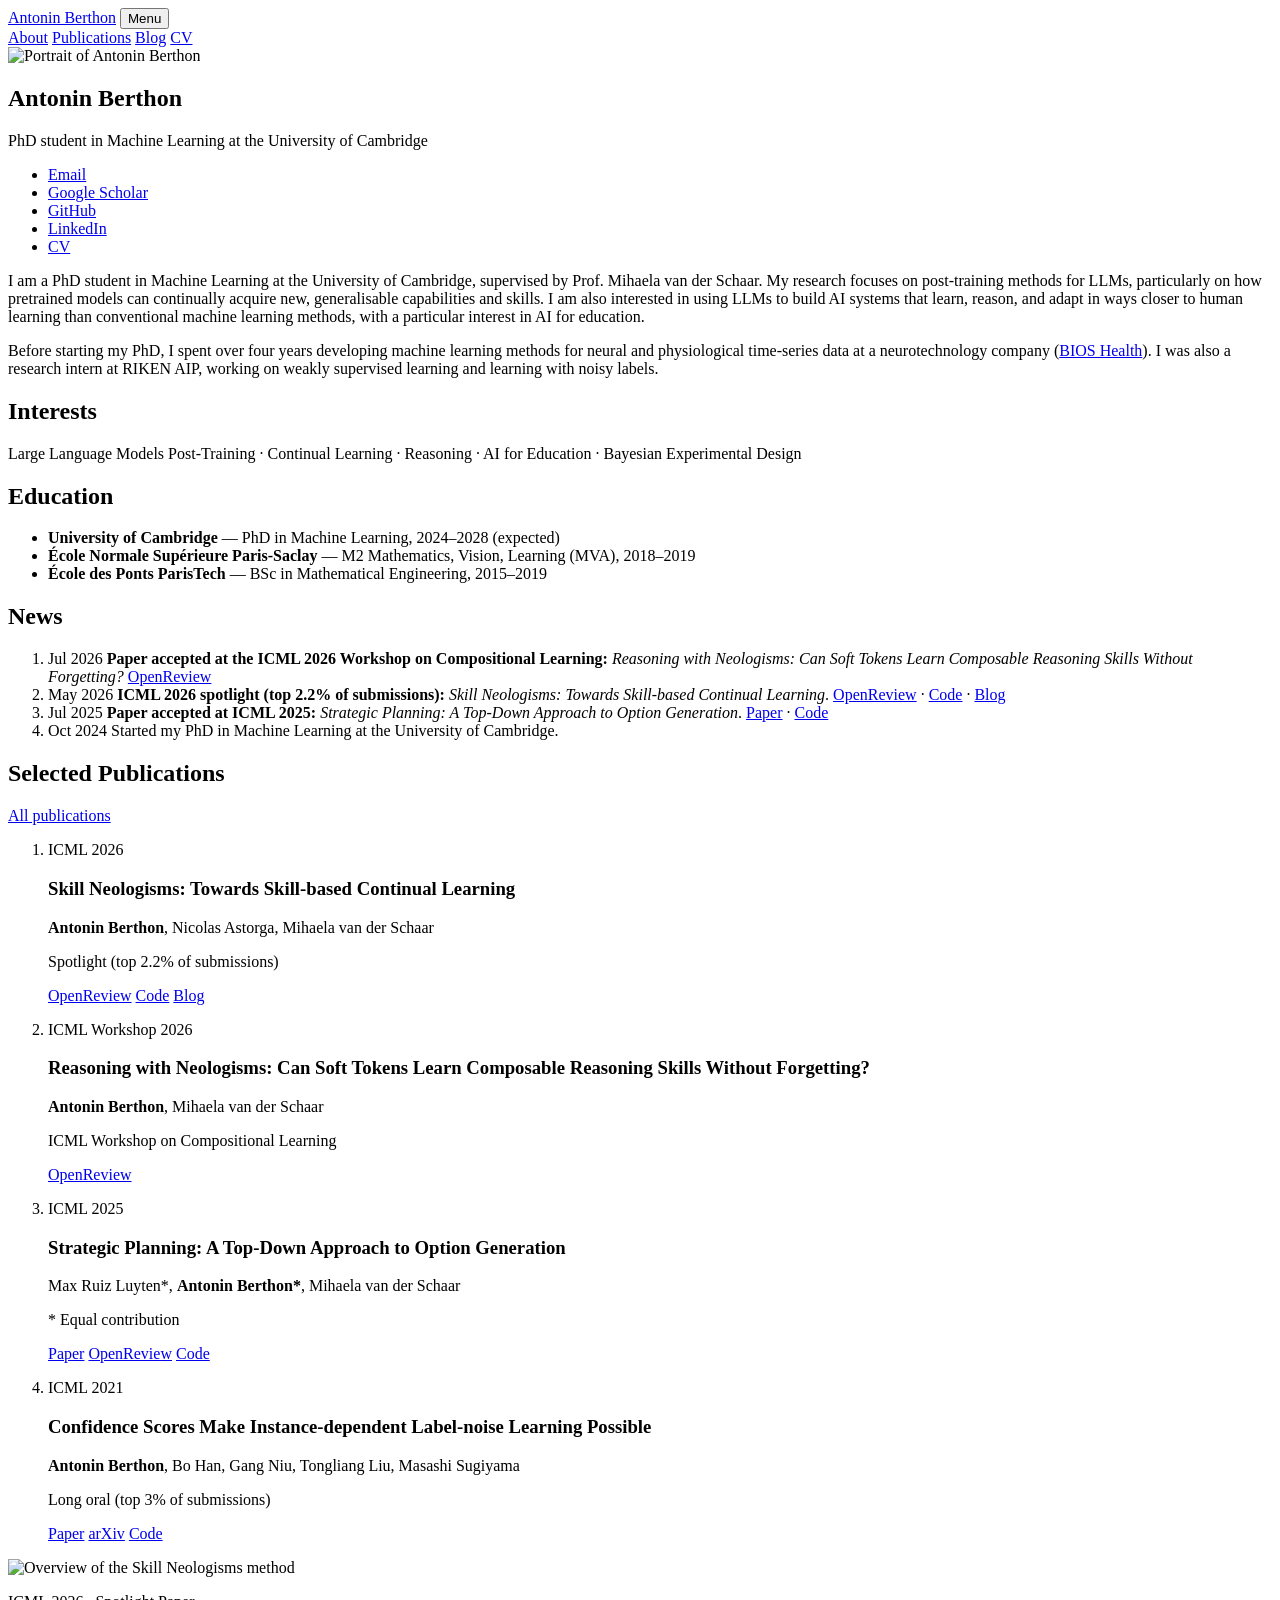
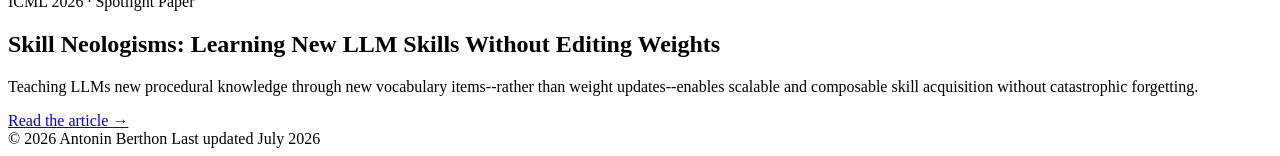
==== index.html @ 5a95ef65 "first commit" ====
<!doctype html>
<html lang="en">
<head>
  <meta charset="utf-8">
  <meta name="viewport" content="width=device-width, initial-scale=1">
  <meta name="description" content="Antonin Berthon is a PhD student in Machine Learning at the University of Cambridge.">
  <title>Antonin Berthon</title>
  <link rel="icon" href="assets/favicon.svg" type="image/svg+xml">
  <link rel="stylesheet" href="assets/styles.css">
</head>
<body>
  <header class="site-header">
    <a class="site-title" href="index.html" aria-label="Antonin Berthon homepage">Antonin Berthon</a>
    <button class="nav-toggle" type="button" aria-expanded="false" aria-controls="site-nav">Menu</button>
    <nav id="site-nav" class="site-nav" aria-label="Primary navigation">
      <a href="index.html">About</a>
      <a href="publications.html">Publications</a>
      <a href="blog.html">Blog</a>
      <a href="cv.html">CV</a>
    </nav>
  </header>

  <main class="layout">
    <aside class="profile-panel" aria-label="Profile">
      <img class="profile-photo" src="assets/photo_AB_2026_crop.png" alt="Portrait of Antonin Berthon">
      <h1>Antonin Berthon</h1>
      <p class="profile-affiliation">PhD student in Machine Learning at the University of Cambridge</p>
      <ul class="profile-links" aria-label="External links">
        <li><a href="mailto:armb3@cam.ac.uk">Email</a></li>
        <li><a href="https://scholar.google.com/citations?user=PWThXysAAAAJ&amp;hl=en">Google Scholar</a></li>
        <li><a href="https://github.com/antoninbrthn">GitHub</a></li>
        <li><a href="https://www.linkedin.com/in/antonin-berthon-757043135">LinkedIn</a></li>
        <li><a href="cv.html">CV</a></li>
      </ul>
    </aside>

    <div class="content-column">
      <section class="intro-section section-block">
        <p>I am a PhD student in Machine Learning at the University of Cambridge, supervised by Prof. Mihaela van der Schaar. My research focuses on post-training methods for LLMs, particularly on how pretrained models can continually acquire new, generalisable capabilities and skills. I am also interested in using LLMs to build AI systems that learn, reason, and adapt in ways closer to human learning than conventional machine learning methods, with a particular interest in AI for education.</p>
        <p>Before starting my PhD, I spent over four years developing machine learning methods for neural and physiological time-series data at a neurotechnology company (<a href="https://www.bios.health/">BIOS Health</a>). I was also a research intern at RIKEN AIP, working on weakly supervised learning and learning with noisy labels.</p>
      </section>

      <section class="section-block compact-section">
        <h2>Interests</h2>
        <p>Large Language Models Post-Training · Continual Learning · Reasoning · AI for Education · Bayesian Experimental Design</p>
      </section>

      <section class="section-block compact-section">
        <h2>Education</h2>
        <ul class="education-list">
          <li><strong>University of Cambridge</strong> — PhD in Machine Learning, 2024–2028 (expected)</li>
          <li><strong>École Normale Supérieure Paris-Saclay</strong> — M2 Mathematics, Vision, Learning (MVA), 2018–2019</li>
          <li><strong>École des Ponts ParisTech</strong> — BSc in Mathematical Engineering, 2015–2019</li>
        </ul>
      </section>

      <section class="section-block">
        <div class="section-heading-row">
          <h2>News</h2>
        </div>
        <ol class="timeline-list">
          <li>
            <time datetime="2026-07-10">Jul 2026</time>
            <span><strong>Paper accepted at the ICML 2026 Workshop on Compositional Learning:</strong> <em>Reasoning with Neologisms: Can Soft Tokens Learn Composable Reasoning Skills Without Forgetting?</em> <a href="https://openreview.net/forum?id=9GwiWk3X4c">OpenReview</a></span>
          </li>
          <li>
            <time datetime="2026-05">May 2026</time>
            <span><strong>ICML 2026 spotlight (top 2.2% of submissions):</strong> <em>Skill Neologisms: Towards Skill-based Continual Learning</em>. <a href="https://openreview.net/forum?id=5VgZUEpK6W">OpenReview</a> · <a href="https://github.com/antoninbrthn/skill-neologisms">Code</a> · <a href="https://antoninbrthn.github.io/skill-neologisms-icml26/">Blog</a></span>
          </li>
          <li>
            <time datetime="2025-07">Jul 2025</time>
            <span><strong>Paper accepted at ICML 2025:</strong> <em>Strategic Planning: A Top-Down Approach to Option Generation</em>. <a href="https://proceedings.mlr.press/v267/ruiz-luyten25a.html">Paper</a> · <a href="https://github.com/antoninbrthn/strategist">Code</a></span>
          </li>
          <li>
            <time datetime="2024-10-01">Oct 2024</time>
            <span>Started my PhD in Machine Learning at the University of Cambridge.</span>
          </li>
        </ol>
      </section>

      <section class="section-block">
        <div class="section-heading-row">
          <h2>Selected Publications</h2>
          <a class="small-link" href="publications.html">All publications</a>
        </div>
        <ol class="publication-list">
          <li class="publication-row">
            <div class="publication-venue">ICML 2026</div>
            <div>
              <h3>Skill Neologisms: Towards Skill-based Continual Learning</h3>
              <p><strong>Antonin Berthon</strong>, Nicolas Astorga, Mihaela van der Schaar</p>
              <p class="publication-note">Spotlight (top 2.2% of submissions)</p>
              <p class="publication-links">
                <a href="https://openreview.net/forum?id=5VgZUEpK6W">OpenReview</a>
                <a href="https://github.com/antoninbrthn/skill-neologisms">Code</a>
                <a href="https://antoninbrthn.github.io/skill-neologisms-icml26/">Blog</a>
              </p>
            </div>
          </li>
          <li class="publication-row">
            <div class="publication-venue">ICML Workshop 2026</div>
            <div>
              <h3>Reasoning with Neologisms: Can Soft Tokens Learn Composable Reasoning Skills Without Forgetting?</h3>
              <p><strong>Antonin Berthon</strong>, Mihaela van der Schaar</p>
              <p class="publication-note">ICML Workshop on Compositional Learning</p>
              <p class="publication-links"><a href="https://openreview.net/forum?id=9GwiWk3X4c">OpenReview</a></p>
            </div>
          </li>
          <li class="publication-row">
            <div class="publication-venue">ICML 2025</div>
            <div>
              <h3>Strategic Planning: A Top-Down Approach to Option Generation</h3>
              <p>Max Ruiz Luyten*, <strong>Antonin Berthon*</strong>, Mihaela van der Schaar</p>
              <p class="publication-note">* Equal contribution</p>
              <p class="publication-links">
                <a href="https://proceedings.mlr.press/v267/ruiz-luyten25a.html">Paper</a>
                <a href="https://openreview.net/forum?id=xkgQWEj9F2">OpenReview</a>
                <a href="https://github.com/antoninbrthn/strategist">Code</a>
              </p>
            </div>
          </li>
          <li class="publication-row">
            <div class="publication-venue">ICML 2021</div>
            <div>
              <h3>Confidence Scores Make Instance-dependent Label-noise Learning Possible</h3>
              <p><strong>Antonin Berthon</strong>, Bo Han, Gang Niu, Tongliang Liu, Masashi Sugiyama</p>
              <p class="publication-note">Long oral (top 3% of submissions)</p>
              <p class="publication-links">
                <a href="https://proceedings.mlr.press/v139/berthon21a.html">Paper</a>
                <a href="https://arxiv.org/abs/2001.03772">arXiv</a>
                <a href="https://github.com/antoninbrthn/CSIDN">Code</a>
              </p>
            </div>
          </li>
        </ol>
      </section>

      <section class="section-block blog-preview">
        <img src="assets/skill-neologisms-fig1.png" alt="Overview of the Skill Neologisms method">
        <div>
          <p class="eyebrow">ICML 2026 · Spotlight Paper</p>
          <h2>Skill Neologisms: Learning New LLM Skills Without Editing Weights</h2>
          <p>
            Teaching LLMs new procedural knowledge through new vocabulary items--rather than weight updates--enables scalable and composable skill acquisition without catastrophic forgetting.
          </p>
          <a class="button-link" href="https://antoninbrthn.github.io/skill-neologisms-icml26/">Read the article →</a>
        </div>
      </section>
    </div>
  </main>

  <footer class="site-footer">
    <span>© 2026 Antonin Berthon</span>
    <span>Last updated July 2026</span>
  </footer>

  <script src="assets/site.js"></script>
</body>
</html>
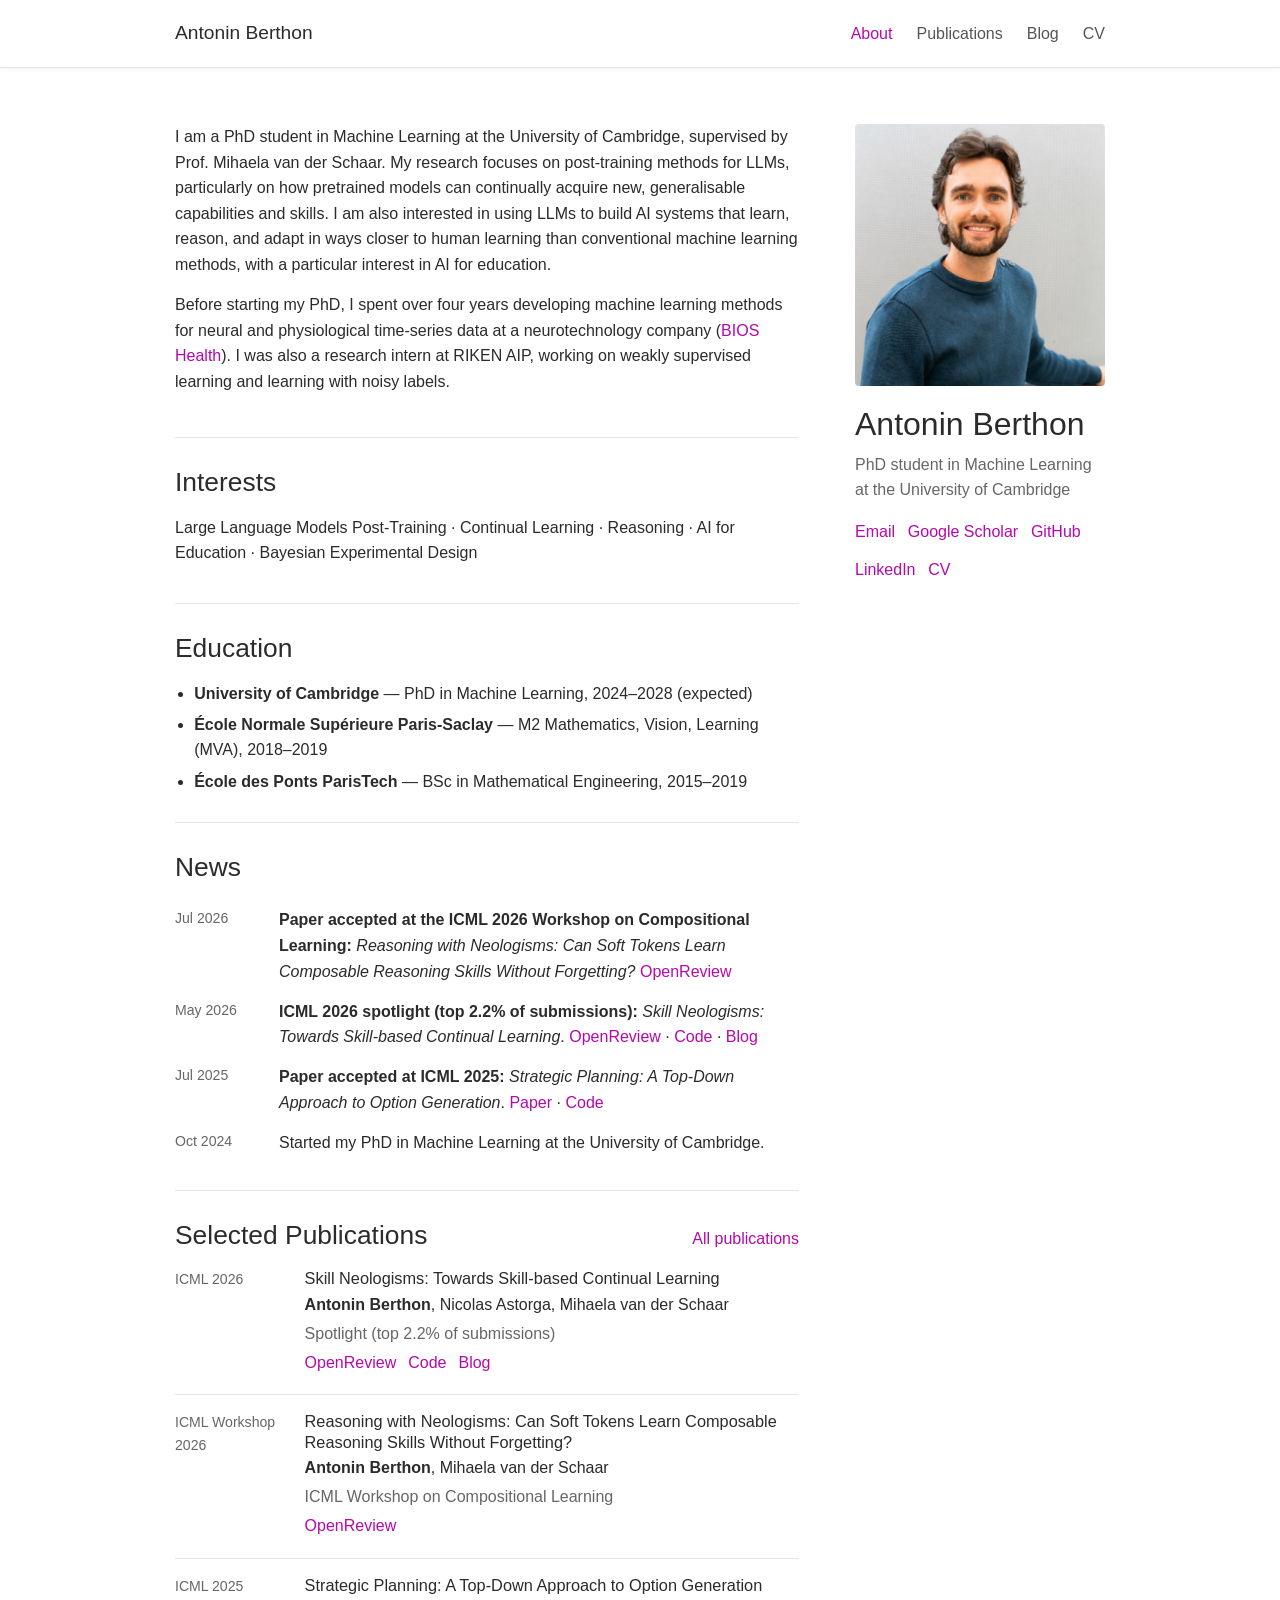
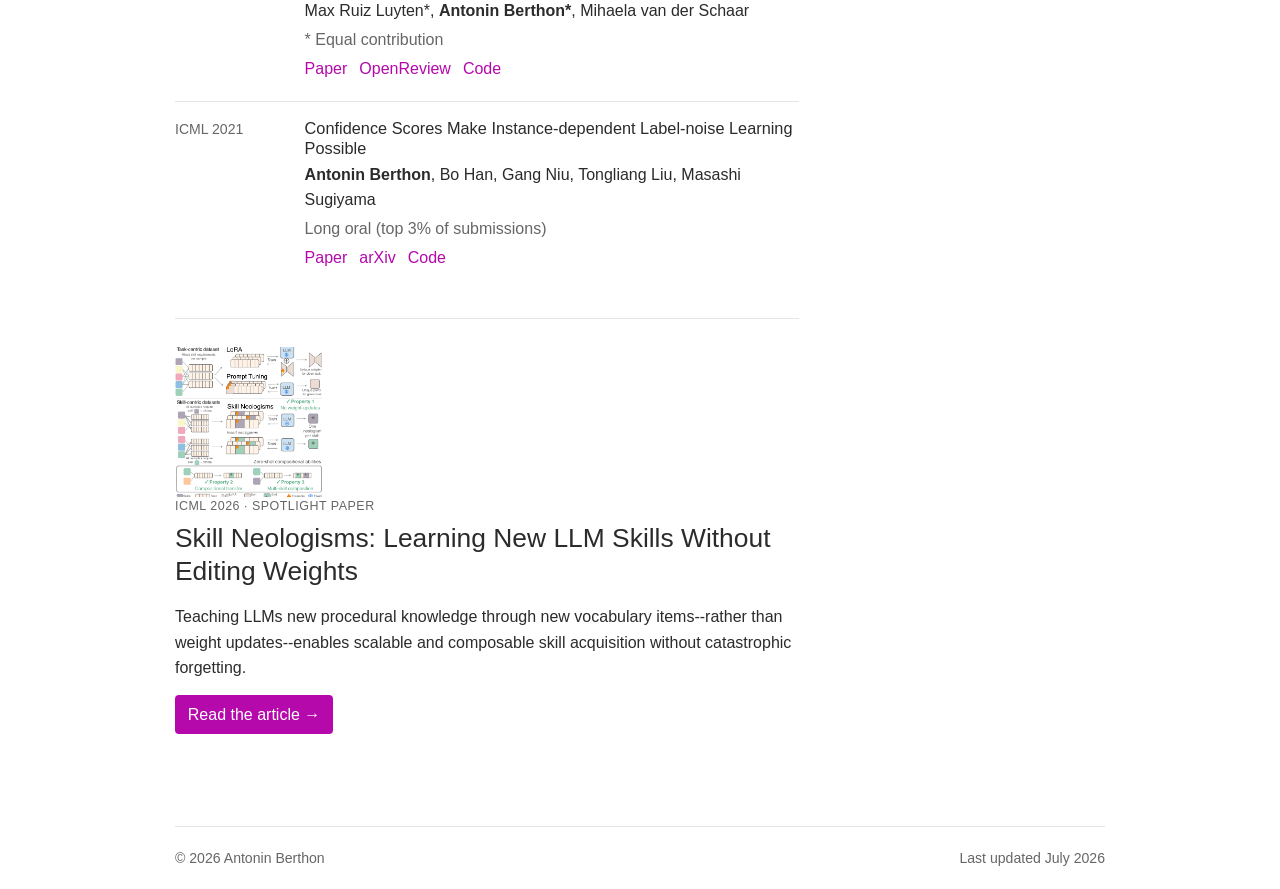
==== commit d09d32e0: "add photo" ====
--- a/index.html
+++ b/index.html
@@ -22,7 +22,7 @@
 
   <main class="layout">
     <aside class="profile-panel" aria-label="Profile">
-      <img class="profile-photo" src="assets/photo_AB_2026_crop.png" alt="Portrait of Antonin Berthon">
+      <img class="profile-photo" src="assets/photo_AB_2026_crop2.jpeg" alt="Portrait of Antonin Berthon">
       <h1>Antonin Berthon</h1>
       <p class="profile-affiliation">PhD student in Machine Learning at the University of Cambridge</p>
       <ul class="profile-links" aria-label="External links">
--- a/assets/styles.css
+++ b/assets/styles.css
@@ -0,0 +1,96 @@
+:root {
+  --background: #fff;
+  --surface: #f7f7f7;
+  --text: #2b2b2b;
+  --muted: #666;
+  --line: #e5e5e5;
+  --accent: #b509ac;
+  --max-width: 930px;
+}
+
+* { box-sizing: border-box; }
+html { scroll-behavior: smooth; }
+body { margin: 0; color: var(--text); background: var(--background); font-family: Roboto, -apple-system, BlinkMacSystemFont, "Segoe UI", sans-serif; font-size: 16px; font-weight: 300; line-height: 1.6; }
+a { color: var(--accent); text-decoration: none; }
+a:hover { text-decoration: underline; }
+img { display: block; max-width: 100%; }
+
+.site-header { position: sticky; top: 0; z-index: 20; display: flex; align-items: center; justify-content: space-between; gap: 1.5rem; min-height: 4.25rem; padding: 0.75rem max(1rem, calc((100vw - var(--max-width)) / 2)); background: rgba(255, 255, 255, 0.96); border-bottom: 1px solid var(--line); box-shadow: 0 1px 4px rgba(0, 0, 0, 0.05); backdrop-filter: blur(12px); }
+.site-title { color: var(--text); font-size: 1.2rem; font-weight: 400; }
+.site-title:hover { text-decoration: none; }
+.site-nav { display: flex; align-items: center; gap: 1.5rem; }
+.site-nav a { color: #555; font-weight: 400; }
+.site-nav a:hover, .site-nav a.is-active { color: var(--accent); text-decoration: none; }
+.nav-toggle { display: none; padding: 0.35rem 0.7rem; color: var(--text); background: white; border: 1px solid var(--line); border-radius: 4px; font: inherit; }
+
+.layout { display: grid; grid-template-columns: minmax(0, 1fr) 250px; gap: 3.5rem; width: min(var(--max-width), calc(100% - 2rem)); margin: 0 auto; padding: 3.5rem 0 4rem; }
+.profile-panel { grid-column: 2; grid-row: 1; }
+.content-column { grid-column: 1; grid-row: 1; min-width: 0; }
+.profile-photo { width: 100%; margin-bottom: 1.25rem; border-radius: 4px; }
+.profile-panel h1 { margin: 0; font-size: 2rem; font-weight: 400; line-height: 1.15; }
+.profile-affiliation { margin: 0.55rem 0 1rem; color: var(--muted); }
+.profile-links { display: flex; flex-wrap: wrap; gap: 0.8rem; margin: 0; padding: 0; list-style: none; }
+.profile-links a, .publication-links a, .small-link { font-weight: 400; }
+
+h1, h2, h3 { font-weight: 400; line-height: 1.25; }
+h1 { margin: 0; font-size: 2.4rem; }
+h2 { margin: 0 0 1rem; font-size: 1.65rem; }
+h3 { margin: 0 0 0.2rem; font-size: 1.02rem; }
+p { margin: 0 0 0.9rem; }
+.section-block { padding: 1.75rem 0; border-top: 1px solid var(--line); }
+.intro-section { padding-top: 0; border-top: 0; }
+.compact-section { padding-bottom: 1.4rem; }
+.section-heading-row { display: flex; align-items: baseline; justify-content: space-between; gap: 1rem; }
+.eyebrow { margin: 0 0 0.35rem; color: var(--muted); font-size: 0.78rem; font-weight: 500; letter-spacing: 0.04em; text-transform: uppercase; }
+
+.timeline-list, .publication-list, .post-list { margin: 0; padding: 0; list-style: none; }
+.education-list { margin: 0; padding-left: 1.2rem; }
+.education-list li { margin: 0.35rem 0; }
+.timeline-list li { display: grid; grid-template-columns: 5.5rem 1fr; gap: 1rem; padding: 0.45rem 0; }
+.timeline-list time, .publication-venue, .record-row time { color: var(--muted); font-size: 0.88rem; font-weight: 400; }
+.publication-row { display: grid; grid-template-columns: 7rem 1fr; gap: 1.1rem; padding: 1rem 0; border-top: 1px solid var(--line); }
+.publication-row:first-child { padding-top: 0; border-top: 0; }
+.publication-row p { margin-bottom: 0.2rem; }
+.publication-note { color: var(--muted); }
+.publication-links { display: flex; flex-wrap: wrap; gap: 0.75rem; }
+
+.blog-preview { grid-template-columns: 150px 1fr; align-items: center; gap: 1.5rem; }
+.blog-preview img { width: 150px; max-height: 150px; object-fit: cover; border-radius: 4px; }
+.button-link { display: inline-block; padding: 0.4rem 0.8rem; color: white; background: var(--accent); border-radius: 4px; font-weight: 400; }
+.button-link:hover { color: white; text-decoration: none; filter: brightness(0.9); }
+
+.page-shell, .article-shell { width: min(var(--max-width), calc(100% - 2rem)); margin: 0 auto; padding: 3.5rem 0 4rem; }
+.article-shell { width: min(760px, calc(100% - 2rem)); }
+.page-intro, .article-header { margin-bottom: 2.25rem; }
+.page-intro p { max-width: 44rem; color: var(--muted); }
+.featured-post { display: grid; grid-template-columns: 240px 1fr; gap: 2rem; padding: 1.5rem; background: var(--surface); border-radius: 5px; }
+.featured-post img { width: 100%; max-height: 220px; object-fit: cover; }
+.post-card h2 { margin: 0.15rem 0 0.5rem; }
+.post-card h2 a { color: var(--text); }
+.record-list { display: grid; gap: 1.25rem; }
+.record-row { display: grid; grid-template-columns: 9.5rem 1fr; gap: 1.25rem; }
+.record-row p { color: var(--muted); }
+.split-grid { display: grid; grid-template-columns: 1fr 1fr; gap: 2rem; }
+.article-figure { margin: 0 0 2.5rem; padding: 1.2rem; background: var(--surface); border: 1px solid var(--line); border-radius: 4px; }
+.article-figure img { width: min(24rem, 100%); margin: 0 auto; }
+.article-shell section { margin: 2rem 0; }
+.article-list { padding-left: 1.25rem; }
+.article-footer { margin-top: 2.5rem; padding-top: 1.5rem; border-top: 1px solid var(--line); }
+.site-footer { display: flex; justify-content: space-between; gap: 1rem; max-width: var(--max-width); margin: 0 auto; padding: 1.25rem 0; color: var(--muted); border-top: 1px solid var(--line); font-size: 0.88rem; }
+
+@media (max-width: 760px) {
+  .site-header { padding-inline: 1rem; }
+  .nav-toggle { display: block; }
+  .site-nav { position: absolute; top: 100%; right: 0; left: 0; display: none; flex-direction: column; align-items: stretch; gap: 0; padding: 0.5rem 1rem 0.85rem; background: white; border-bottom: 1px solid var(--line); }
+  .site-nav.is-open { display: flex; }
+  .site-nav a { padding: 0.45rem 0; }
+  .layout { grid-template-columns: 1fr; gap: 2rem; padding-top: 2rem; }
+  .profile-panel { grid-column: 1; grid-row: 1; display: grid; grid-template-columns: 125px 1fr; align-items: start; gap: 0 1.25rem; }
+  .content-column { grid-column: 1; grid-row: 2; }
+  .profile-photo { grid-row: span 3; }
+  .profile-links { align-self: start; }
+  .timeline-list li, .publication-row, .record-row, .split-grid { grid-template-columns: 1fr; gap: 0.2rem; }
+  .featured-post, .blog-preview { grid-template-columns: 1fr; }
+  .featured-post img, .blog-preview img { width: 100%; max-height: 240px; }
+  .site-footer { margin-inline: 1rem; }
+}
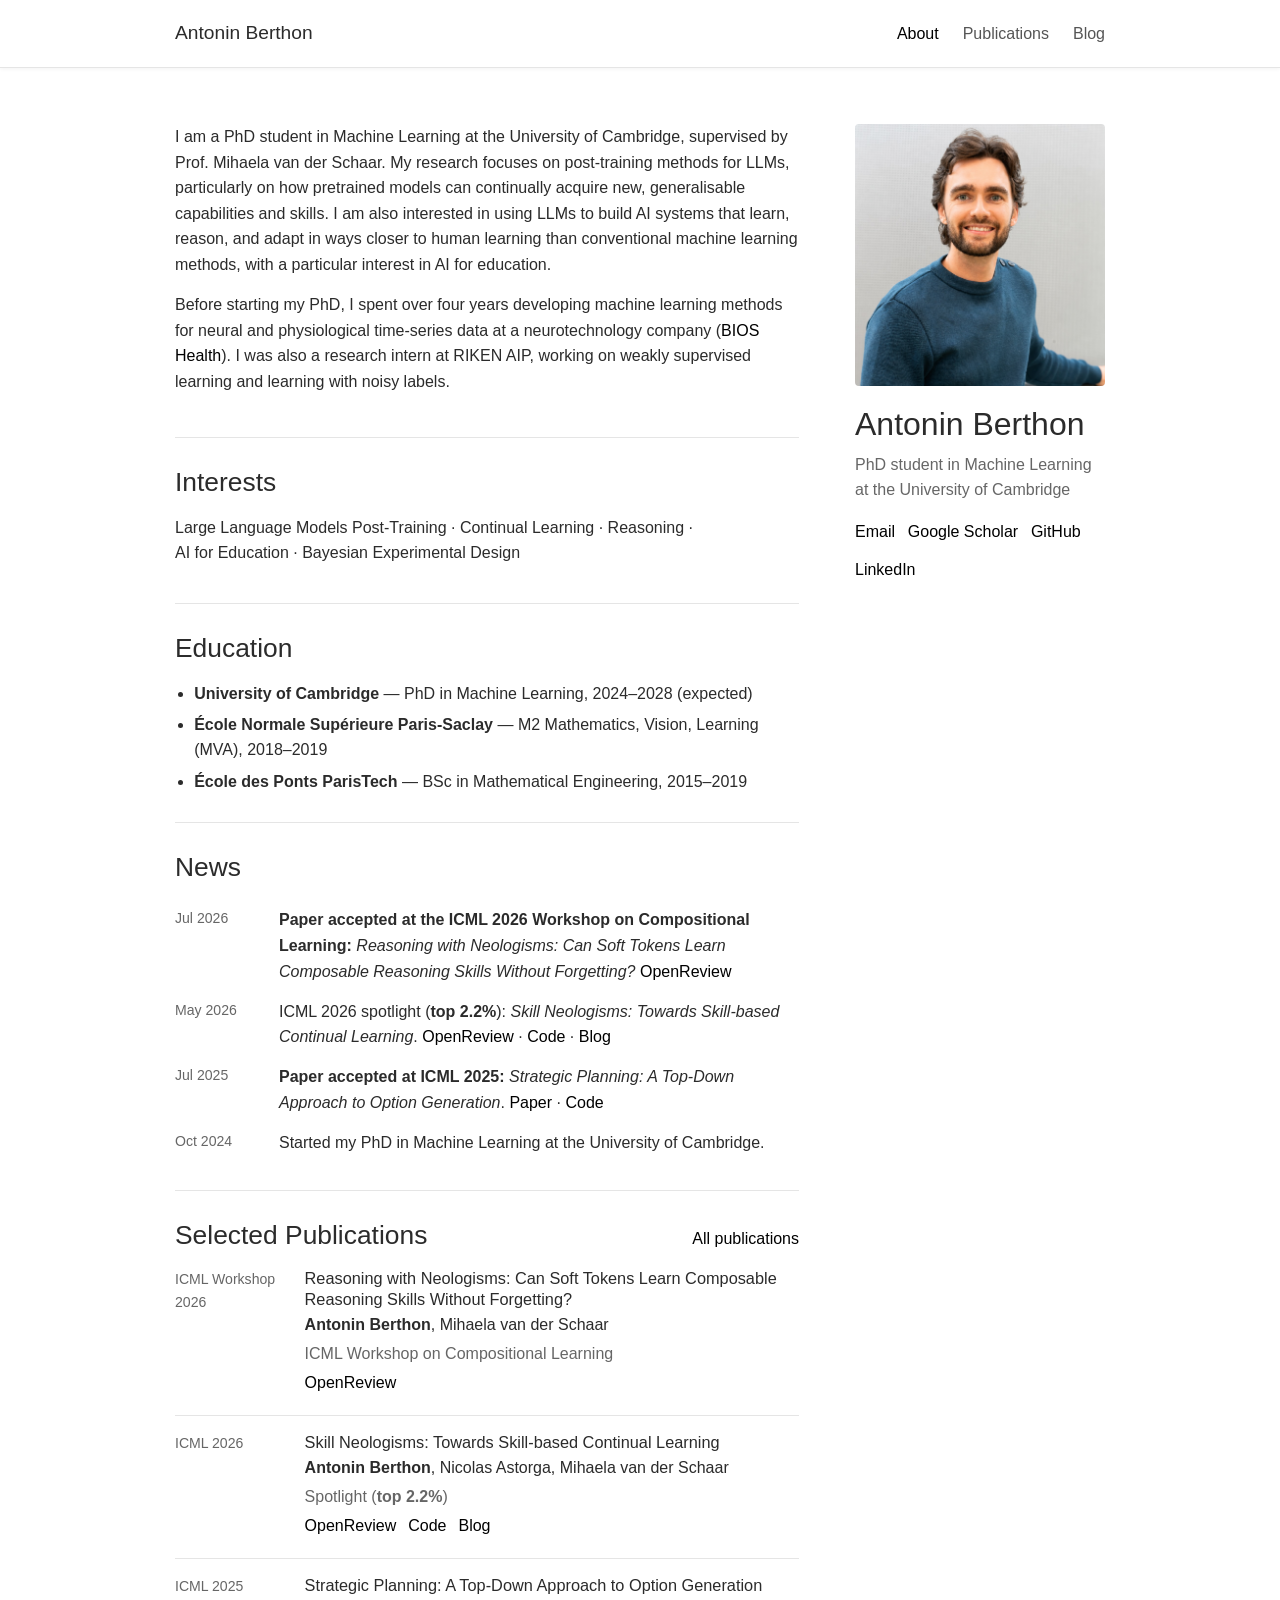
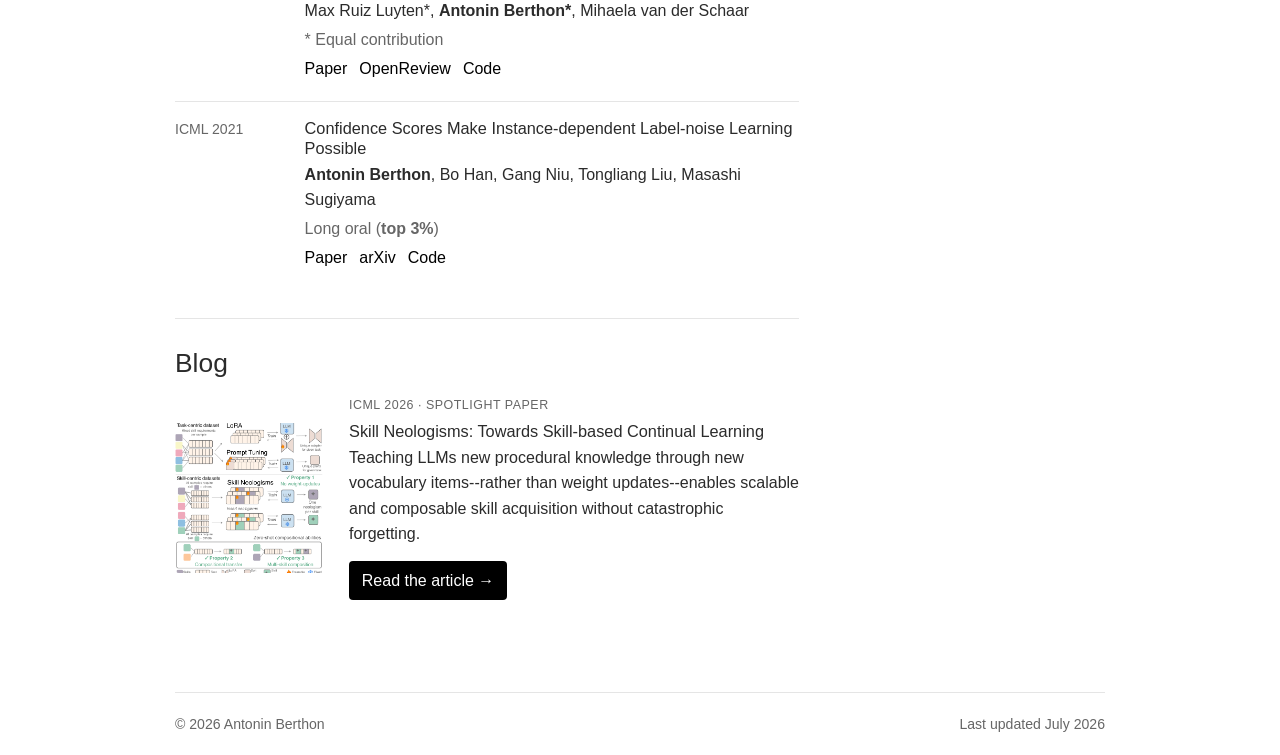
==== commit d1135149: "update style" ====
--- a/index.html
+++ b/index.html
@@ -16,7 +16,6 @@
       <a href="index.html">About</a>
       <a href="publications.html">Publications</a>
       <a href="blog.html">Blog</a>
-      <a href="cv.html">CV</a>
     </nav>
   </header>
 
@@ -30,7 +29,6 @@
         <li><a href="https://scholar.google.com/citations?user=PWThXysAAAAJ&amp;hl=en">Google Scholar</a></li>
         <li><a href="https://github.com/antoninbrthn">GitHub</a></li>
         <li><a href="https://www.linkedin.com/in/antonin-berthon-757043135">LinkedIn</a></li>
-        <li><a href="cv.html">CV</a></li>
       </ul>
     </aside>
 
@@ -42,7 +40,7 @@
 
       <section class="section-block compact-section">
         <h2>Interests</h2>
-        <p>Large Language Models Post-Training · Continual Learning · Reasoning · AI for Education · Bayesian Experimental Design</p>
+        <p>Large Language Models Post-Training · Continual Learning · Reasoning ·<br>AI for Education · Bayesian Experimental Design</p>
       </section>
 
       <section class="section-block compact-section">
@@ -65,7 +63,7 @@
           </li>
           <li>
             <time datetime="2026-05">May 2026</time>
-            <span><strong>ICML 2026 spotlight (top 2.2% of submissions):</strong> <em>Skill Neologisms: Towards Skill-based Continual Learning</em>. <a href="https://openreview.net/forum?id=5VgZUEpK6W">OpenReview</a> · <a href="https://github.com/antoninbrthn/skill-neologisms">Code</a> · <a href="https://antoninbrthn.github.io/skill-neologisms-icml26/">Blog</a></span>
+            <span>ICML 2026 spotlight (<strong>top 2.2%</strong>): <em>Skill Neologisms: Towards Skill-based Continual Learning</em>. <a href="https://openreview.net/forum?id=5VgZUEpK6W">OpenReview</a> · <a href="https://github.com/antoninbrthn/skill-neologisms">Code</a> · <a href="https://antoninbrthn.github.io/skill-neologisms-icml26/">Blog</a></span>
           </li>
           <li>
             <time datetime="2025-07">Jul 2025</time>
@@ -85,25 +83,25 @@
         </div>
         <ol class="publication-list">
           <li class="publication-row">
-            <div class="publication-venue">ICML 2026</div>
-            <div>
-              <h3>Skill Neologisms: Towards Skill-based Continual Learning</h3>
-              <p><strong>Antonin Berthon</strong>, Nicolas Astorga, Mihaela van der Schaar</p>
-              <p class="publication-note">Spotlight (top 2.2% of submissions)</p>
-              <p class="publication-links">
-                <a href="https://openreview.net/forum?id=5VgZUEpK6W">OpenReview</a>
-                <a href="https://github.com/antoninbrthn/skill-neologisms">Code</a>
-                <a href="https://antoninbrthn.github.io/skill-neologisms-icml26/">Blog</a>
-              </p>
-            </div>
-          </li>
-          <li class="publication-row">
             <div class="publication-venue">ICML Workshop 2026</div>
             <div>
               <h3>Reasoning with Neologisms: Can Soft Tokens Learn Composable Reasoning Skills Without Forgetting?</h3>
               <p><strong>Antonin Berthon</strong>, Mihaela van der Schaar</p>
               <p class="publication-note">ICML Workshop on Compositional Learning</p>
               <p class="publication-links"><a href="https://openreview.net/forum?id=9GwiWk3X4c">OpenReview</a></p>
+            </div>
+          </li>
+          <li class="publication-row">
+            <div class="publication-venue">ICML 2026</div>
+            <div>
+              <h3>Skill Neologisms: Towards Skill-based Continual Learning</h3>
+              <p><strong>Antonin Berthon</strong>, Nicolas Astorga, Mihaela van der Schaar</p>
+              <p class="publication-note">Spotlight (<strong>top 2.2%</strong>)</p>
+              <p class="publication-links">
+                <a href="https://openreview.net/forum?id=5VgZUEpK6W">OpenReview</a>
+                <a href="https://github.com/antoninbrthn/skill-neologisms">Code</a>
+                <a href="https://antoninbrthn.github.io/skill-neologisms-icml26/">Blog</a>
+              </p>
             </div>
           </li>
           <li class="publication-row">
@@ -124,7 +122,7 @@
             <div>
               <h3>Confidence Scores Make Instance-dependent Label-noise Learning Possible</h3>
               <p><strong>Antonin Berthon</strong>, Bo Han, Gang Niu, Tongliang Liu, Masashi Sugiyama</p>
-              <p class="publication-note">Long oral (top 3% of submissions)</p>
+              <p class="publication-note">Long oral (<strong>top 3%</strong>)</p>
               <p class="publication-links">
                 <a href="https://proceedings.mlr.press/v139/berthon21a.html">Paper</a>
                 <a href="https://arxiv.org/abs/2001.03772">arXiv</a>
@@ -135,15 +133,18 @@
         </ol>
       </section>
 
-      <section class="section-block blog-preview">
-        <img src="assets/skill-neologisms-fig1.png" alt="Overview of the Skill Neologisms method">
-        <div>
-          <p class="eyebrow">ICML 2026 · Spotlight Paper</p>
-          <h2>Skill Neologisms: Learning New LLM Skills Without Editing Weights</h2>
-          <p>
-            Teaching LLMs new procedural knowledge through new vocabulary items--rather than weight updates--enables scalable and composable skill acquisition without catastrophic forgetting.
-          </p>
-          <a class="button-link" href="https://antoninbrthn.github.io/skill-neologisms-icml26/">Read the article →</a>
+      <section class="section-block">
+        <h2>Blog</h2>
+        <div class="blog-preview">
+          <img src="assets/skill-neologisms-fig1.png" alt="Overview of the Skill Neologisms method">
+          <div>
+            <p class="eyebrow">ICML 2026 · Spotlight Paper</p>
+            <h3>Skill Neologisms: Towards Skill-based Continual Learning</h3>
+            <p>
+              Teaching LLMs new procedural knowledge through new vocabulary items--rather than weight updates--enables scalable and composable skill acquisition without catastrophic forgetting.
+            </p>
+            <a class="button-link" href="https://antoninbrthn.github.io/skill-neologisms-icml26/">Read the article →</a>
+          </div>
         </div>
       </section>
     </div>
--- a/assets/styles.css
+++ b/assets/styles.css
@@ -4,7 +4,7 @@
   --text: #2b2b2b;
   --muted: #666;
   --line: #e5e5e5;
-  --accent: #b509ac;
+  --accent: #000;
   --max-width: 930px;
 }
 
@@ -54,7 +54,7 @@
 .publication-note { color: var(--muted); }
 .publication-links { display: flex; flex-wrap: wrap; gap: 0.75rem; }
 
-.blog-preview { grid-template-columns: 150px 1fr; align-items: center; gap: 1.5rem; }
+.blog-preview { display: grid; grid-template-columns: 150px 1fr; align-items: center; gap: 1.5rem; }
 .blog-preview img { width: 150px; max-height: 150px; object-fit: cover; border-radius: 4px; }
 .button-link { display: inline-block; padding: 0.4rem 0.8rem; color: white; background: var(--accent); border-radius: 4px; font-weight: 400; }
 .button-link:hover { color: white; text-decoration: none; filter: brightness(0.9); }
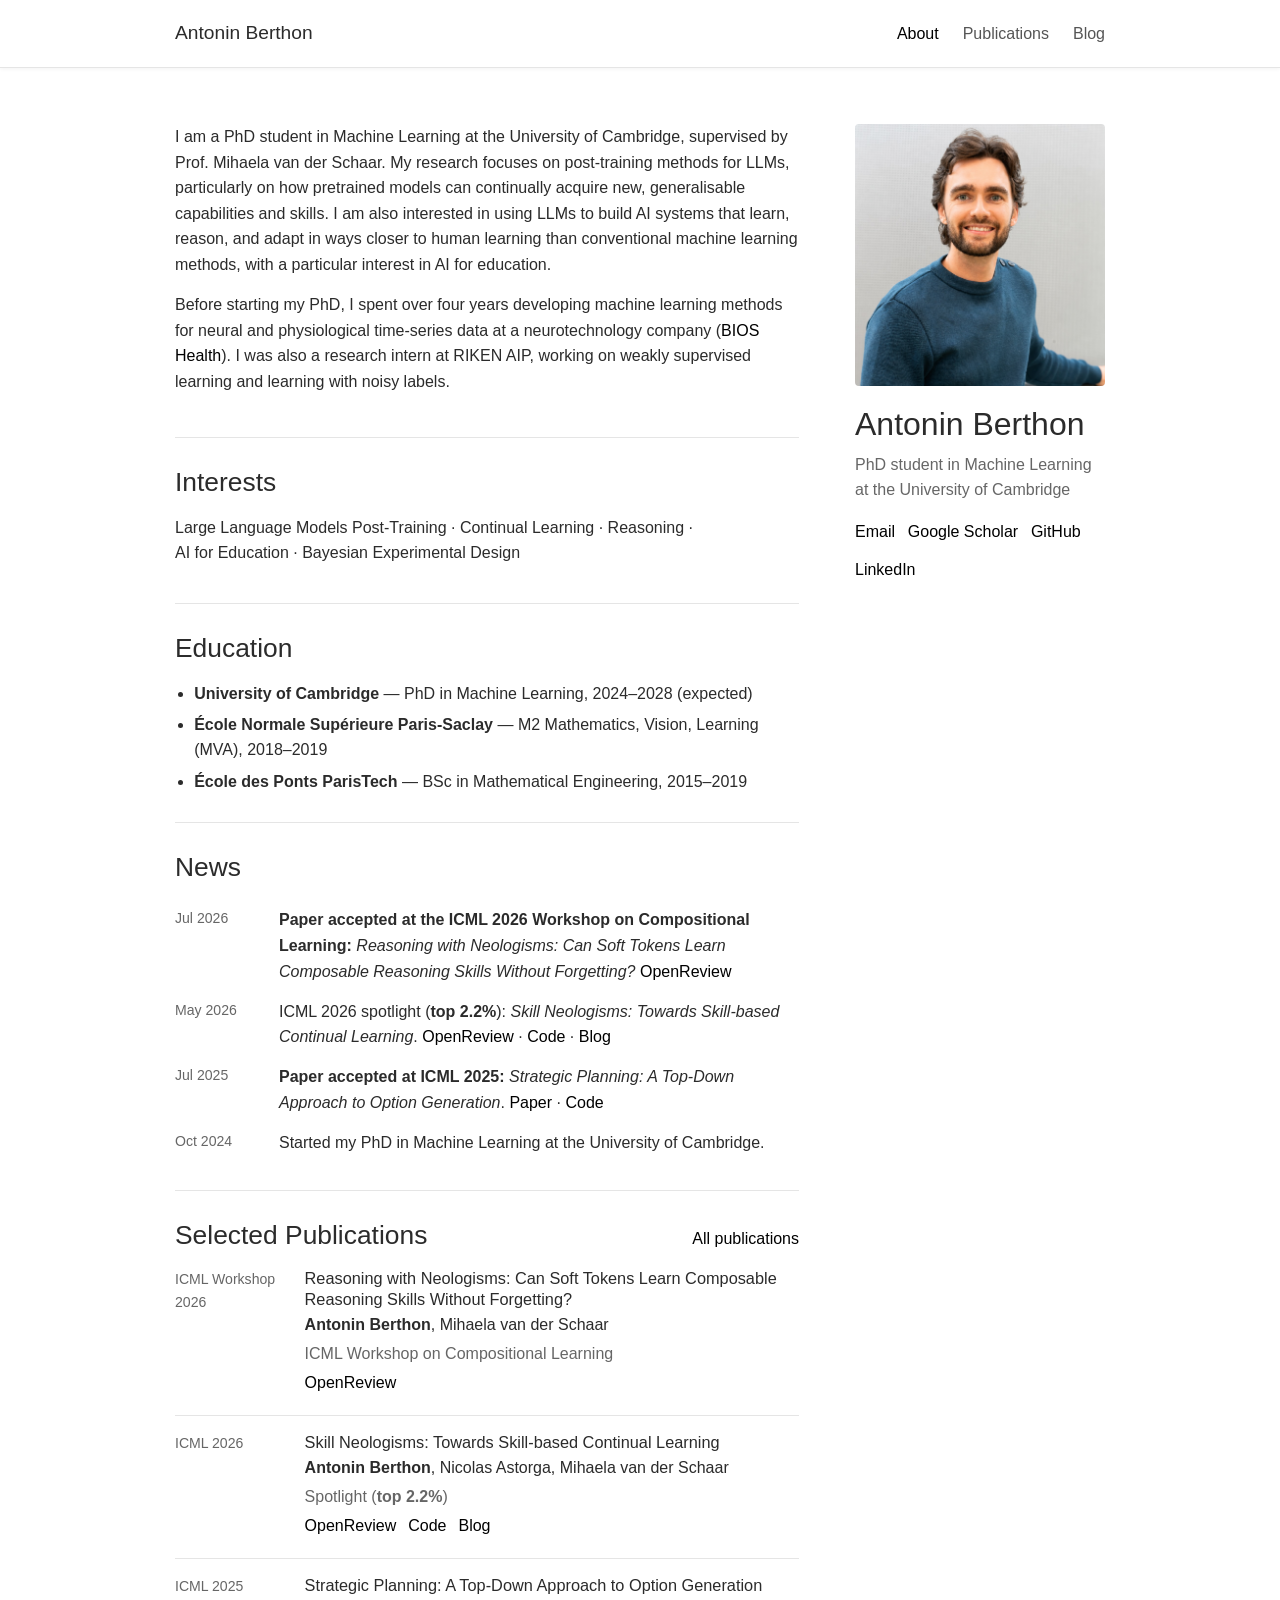
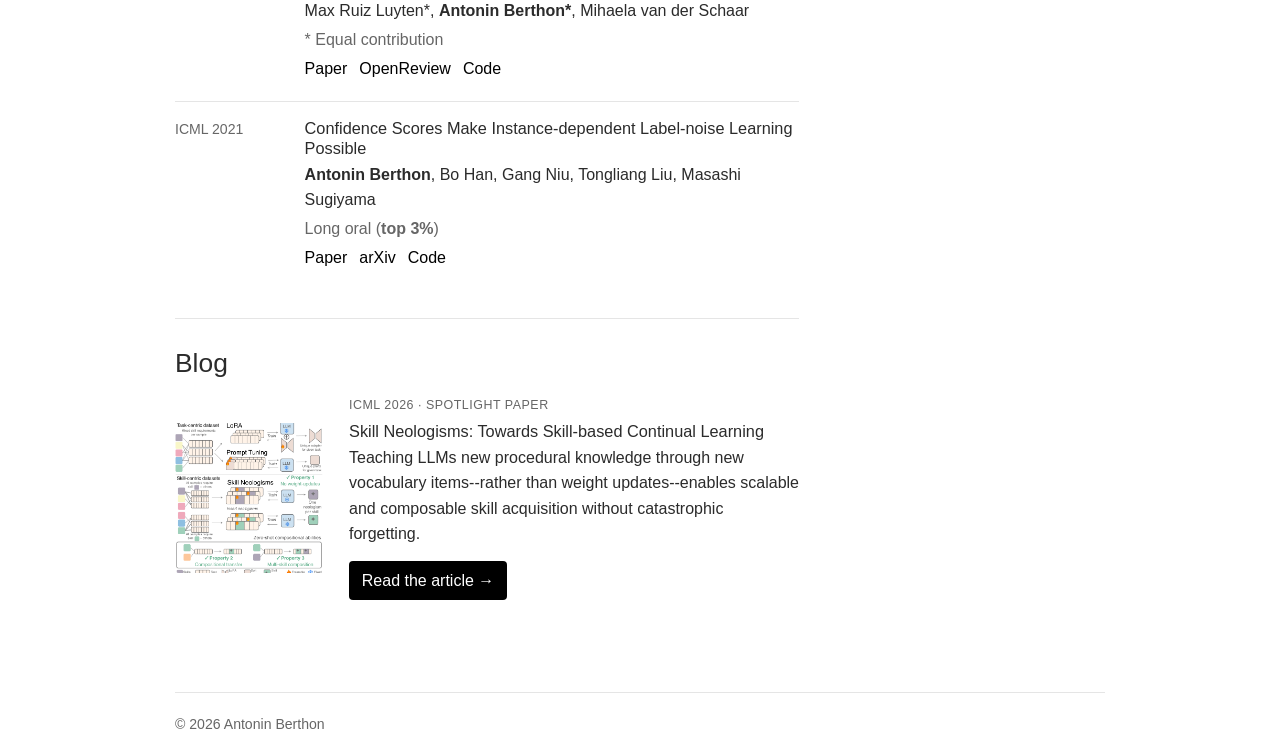
==== commit 21c7f4c1: "update style" ====
--- a/index.html
+++ b/index.html
@@ -152,7 +152,7 @@
 
   <footer class="site-footer">
     <span>© 2026 Antonin Berthon</span>
-    <span>Last updated July 2026</span>
+    <!-- <span>Last updated July 2026</span> -->
   </footer>
 
   <script src="assets/site.js"></script>
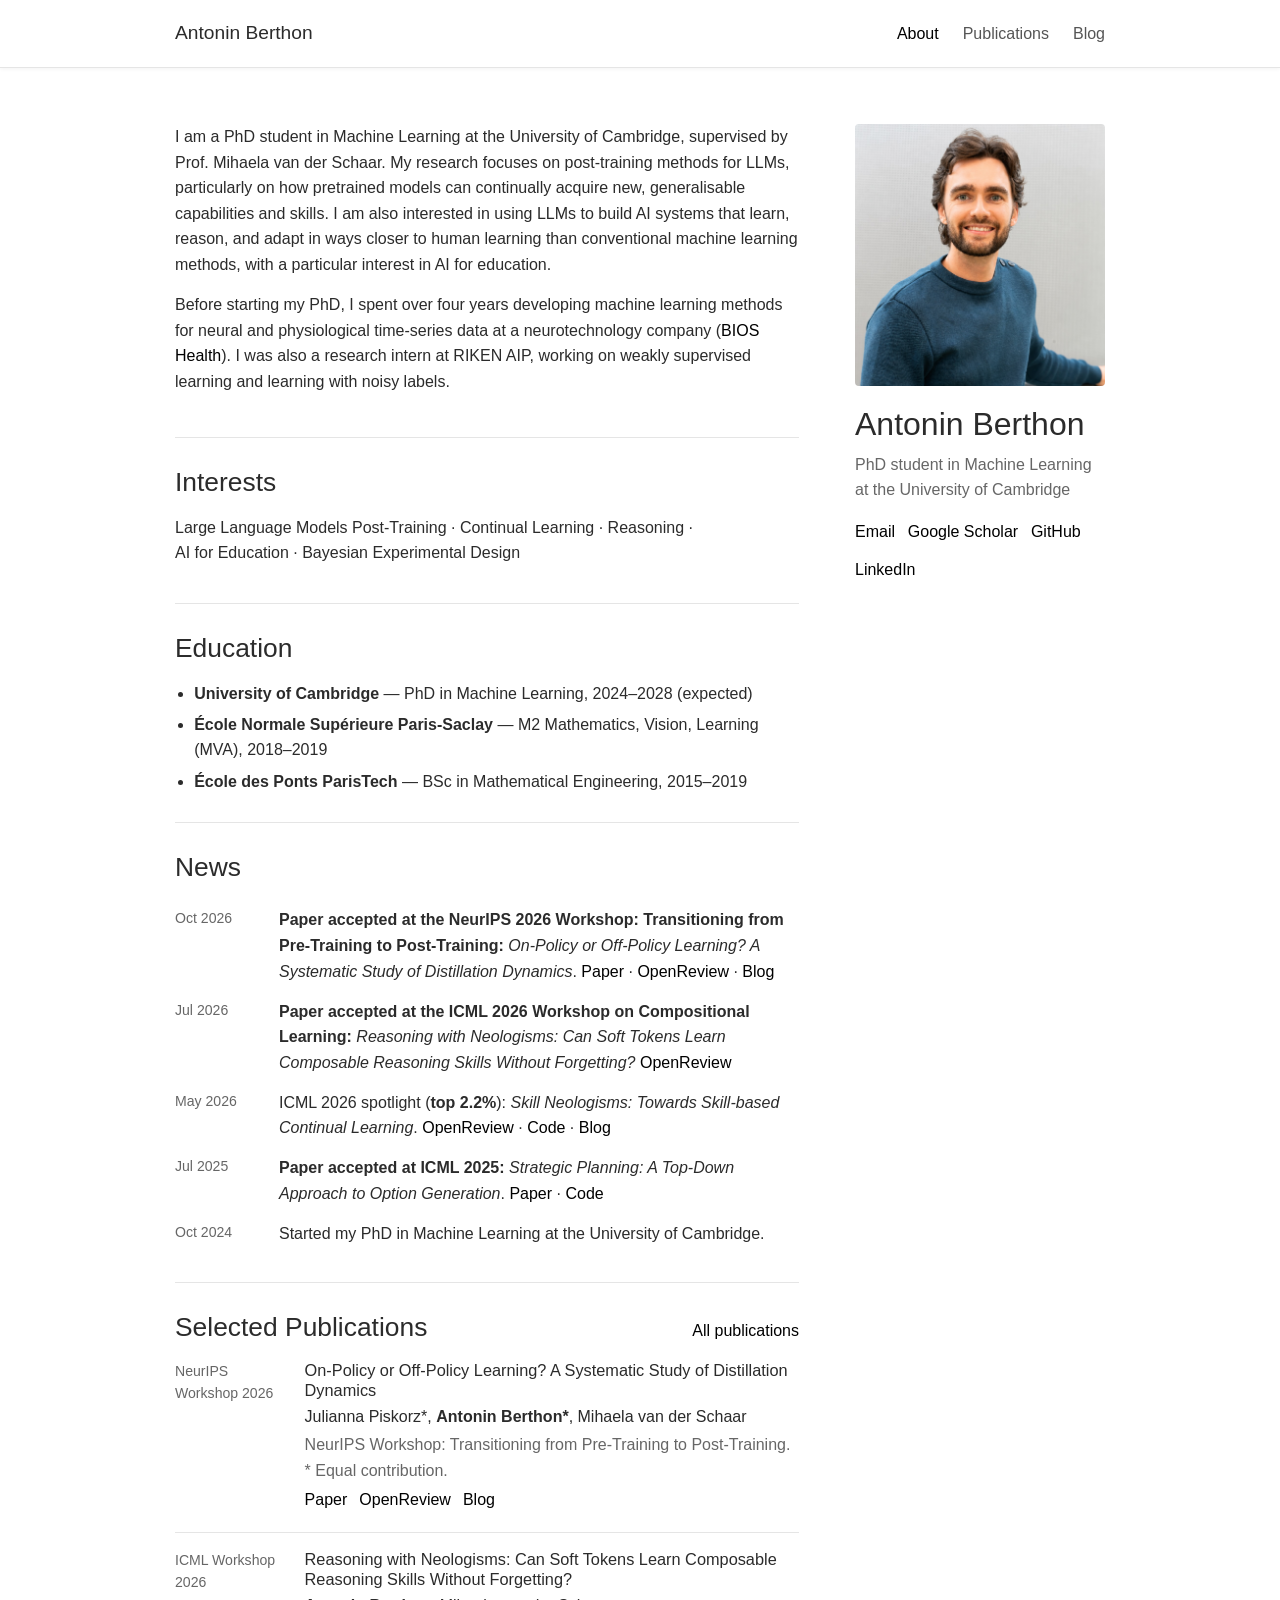
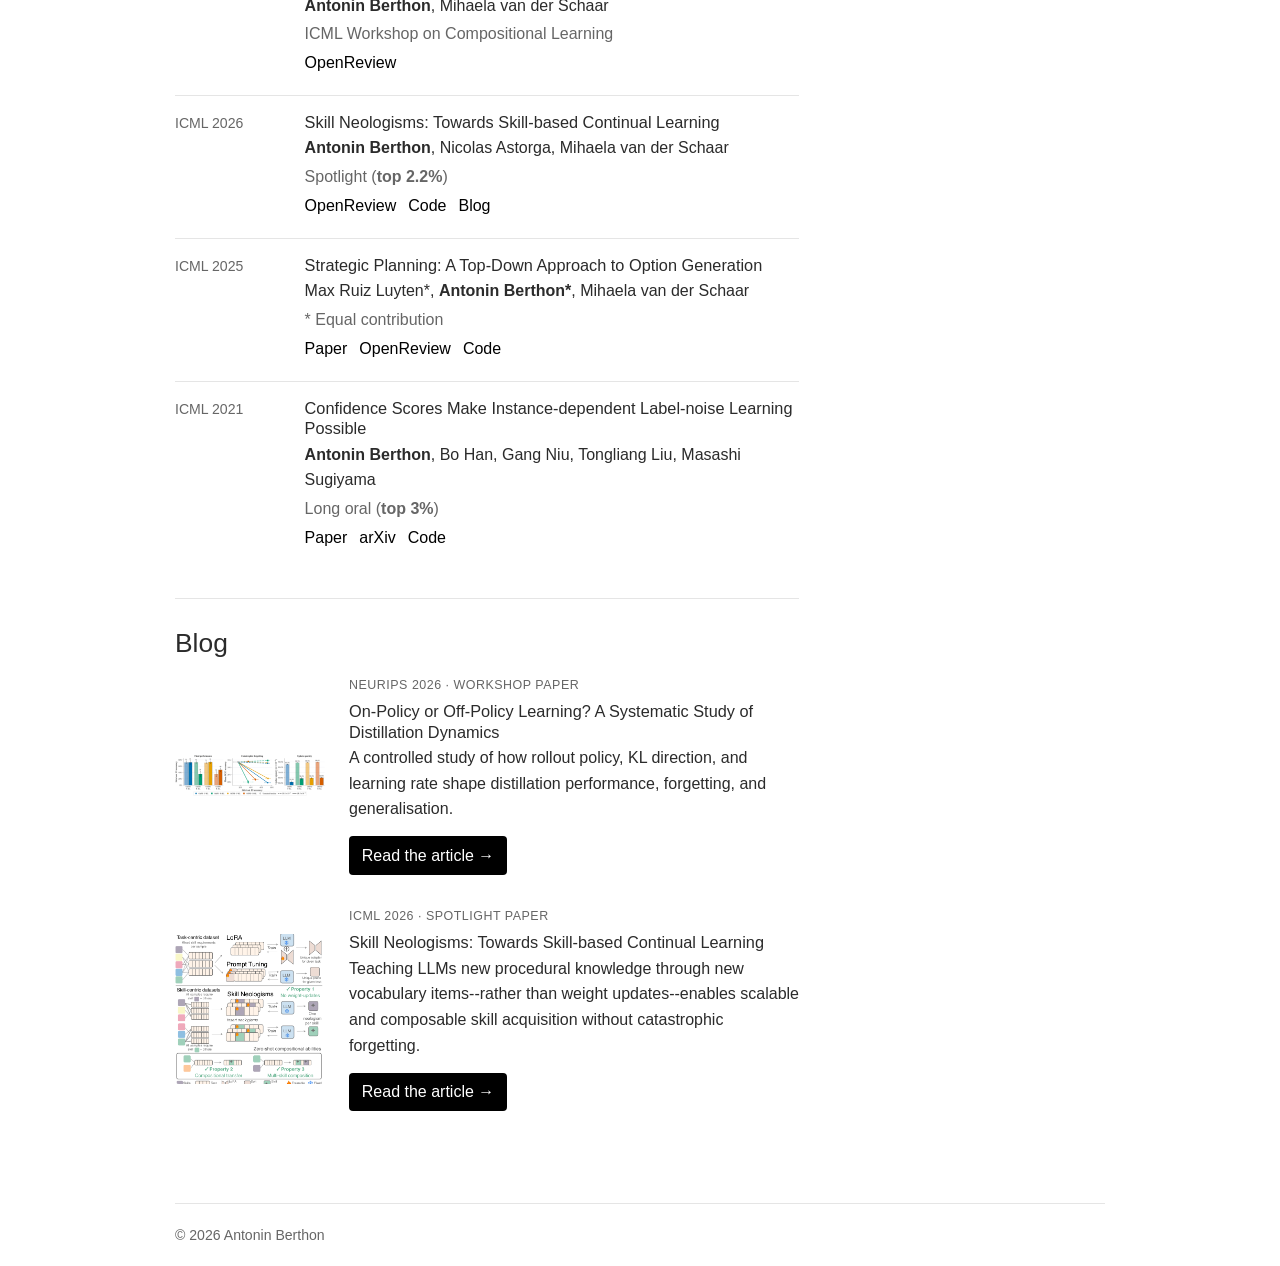
==== commit 3f440c35: "add on-off-policy paper/blog" ====
--- a/index.html
+++ b/index.html
@@ -58,6 +58,10 @@
         </div>
         <ol class="timeline-list">
           <li>
+            <time datetime="2026-10">Oct 2026</time>
+            <span><strong>Paper accepted at the NeurIPS 2026 Workshop: Transitioning from Pre-Training to Post-Training:</strong> <em>On-Policy or Off-Policy Learning? A Systematic Study of Distillation Dynamics</em>. <a href="https://arxiv.org/abs/2609.35259v1">Paper</a> · <a href="https://openreview.net/forum?id=FIIAXRfLVY">OpenReview</a> · <a href="https://antoninbrthn.github.io/on-off-policy-distillation/">Blog</a></span>
+          </li>
+          <li>
             <time datetime="2026-07-10">Jul 2026</time>
             <span><strong>Paper accepted at the ICML 2026 Workshop on Compositional Learning:</strong> <em>Reasoning with Neologisms: Can Soft Tokens Learn Composable Reasoning Skills Without Forgetting?</em> <a href="https://openreview.net/forum?id=9GwiWk3X4c">OpenReview</a></span>
           </li>
@@ -82,6 +86,19 @@
           <a class="small-link" href="publications.html">All publications</a>
         </div>
         <ol class="publication-list">
+          <li class="publication-row">
+            <div class="publication-venue">NeurIPS Workshop 2026</div>
+            <div>
+              <h3>On-Policy or Off-Policy Learning? A Systematic Study of Distillation Dynamics</h3>
+              <p>Julianna Piskorz*, <strong>Antonin Berthon*</strong>, Mihaela van der Schaar</p>
+              <p class="publication-note">NeurIPS Workshop: Transitioning from Pre-Training to Post-Training. * Equal contribution.</p>
+              <p class="publication-links">
+                <a href="https://arxiv.org/abs/2609.35259v1">Paper</a>
+                <a href="https://openreview.net/forum?id=FIIAXRfLVY">OpenReview</a>
+                <a href="https://antoninbrthn.github.io/on-off-policy-distillation/">Blog</a>
+              </p>
+            </div>
+          </li>
           <li class="publication-row">
             <div class="publication-venue">ICML Workshop 2026</div>
             <div>
@@ -136,6 +153,15 @@
       <section class="section-block">
         <h2>Blog</h2>
         <div class="blog-preview">
+          <img src="assets/on-off-policy-distillation-fig1.png" alt="Comparison of on-policy and off-policy distillation across performance, forgetting, and update sparsity">
+          <div>
+            <p class="eyebrow">NeurIPS 2026 · Workshop Paper</p>
+            <h3>On-Policy or Off-Policy Learning? A Systematic Study of Distillation Dynamics</h3>
+            <p>A controlled study of how rollout policy, KL direction, and learning rate shape distillation performance, forgetting, and generalisation.</p>
+            <a class="button-link" href="https://antoninbrthn.github.io/on-off-policy-distillation/">Read the article →</a>
+          </div>
+        </div>
+        <div class="blog-preview">
           <img src="assets/skill-neologisms-fig1.png" alt="Overview of the Skill Neologisms method">
           <div>
             <p class="eyebrow">ICML 2026 · Spotlight Paper</p>
--- a/assets/styles.css
+++ b/assets/styles.css
@@ -55,6 +55,7 @@
 .publication-links { display: flex; flex-wrap: wrap; gap: 0.75rem; }
 
 .blog-preview { display: grid; grid-template-columns: 150px 1fr; align-items: center; gap: 1.5rem; }
+.blog-preview + .blog-preview, .featured-post + .featured-post { margin-top: 2rem; }
 .blog-preview img { width: 150px; max-height: 150px; object-fit: cover; border-radius: 4px; }
 .button-link { display: inline-block; padding: 0.4rem 0.8rem; color: white; background: var(--accent); border-radius: 4px; font-weight: 400; }
 .button-link:hover { color: white; text-decoration: none; filter: brightness(0.9); }
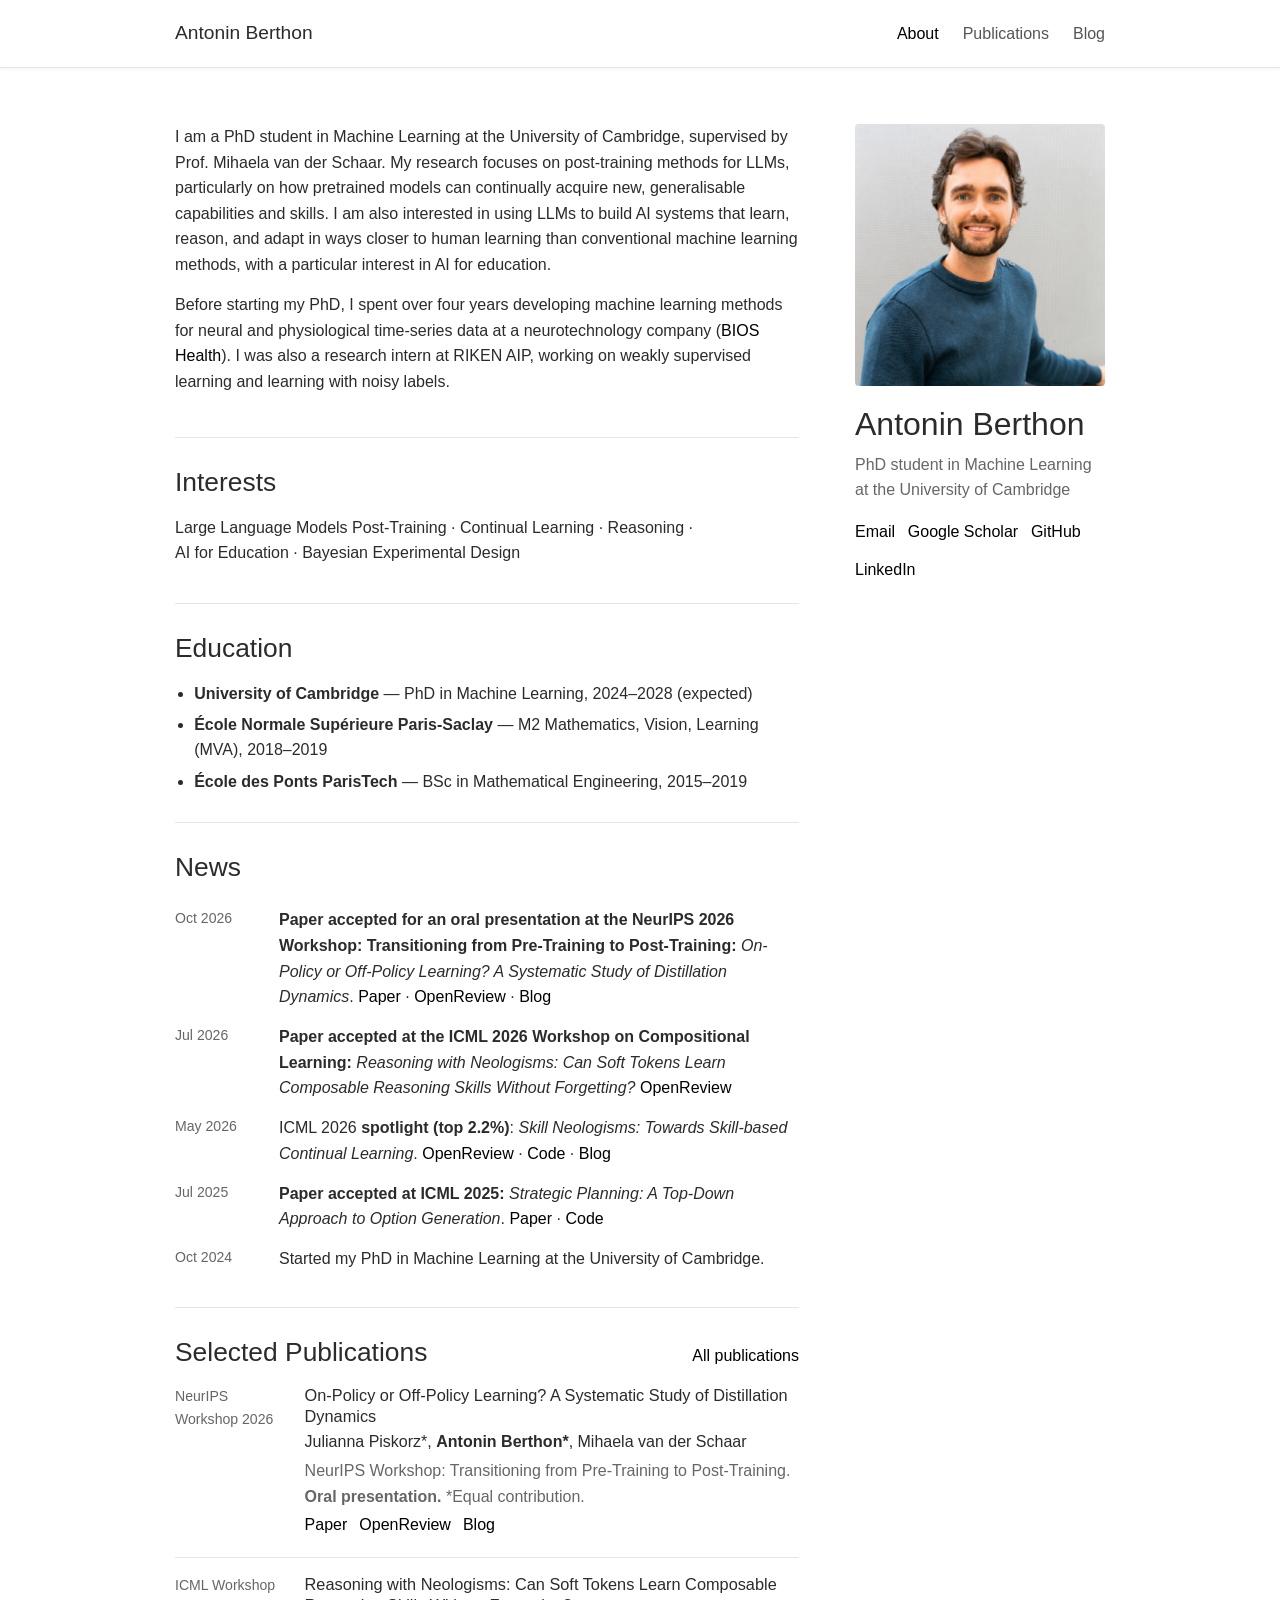
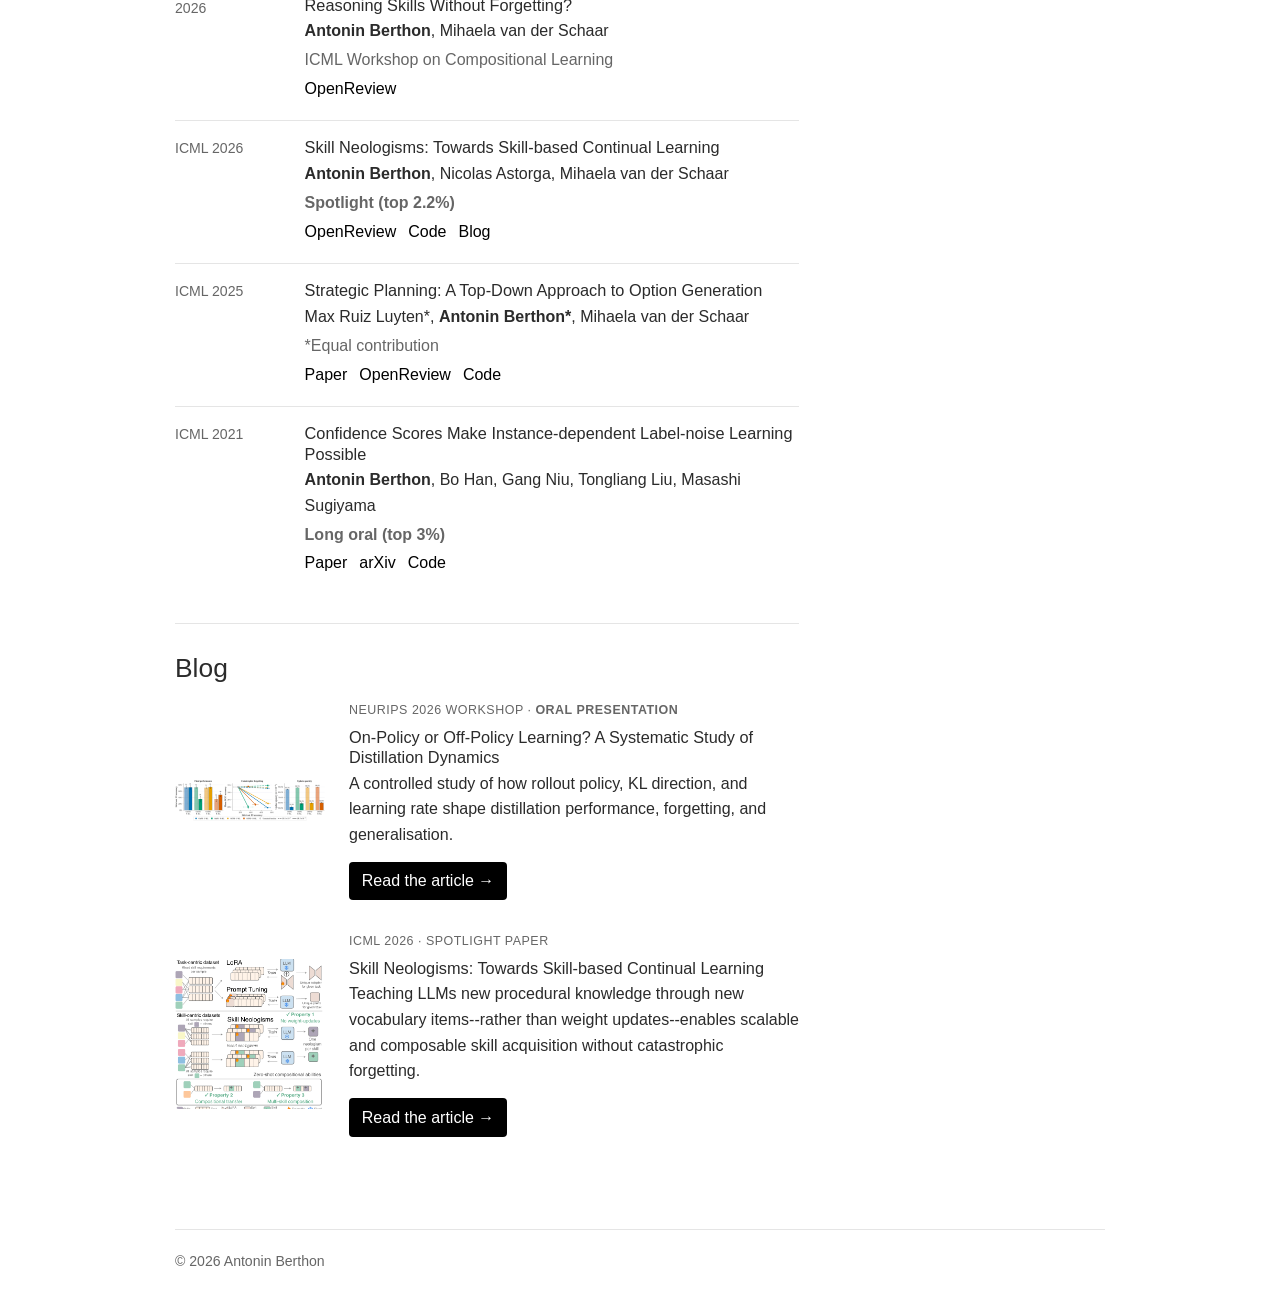
==== commit ca020549: "update" ====
--- a/index.html
+++ b/index.html
@@ -59,7 +59,7 @@
         <ol class="timeline-list">
           <li>
             <time datetime="2026-10">Oct 2026</time>
-            <span><strong>Paper accepted at the NeurIPS 2026 Workshop: Transitioning from Pre-Training to Post-Training:</strong> <em>On-Policy or Off-Policy Learning? A Systematic Study of Distillation Dynamics</em>. <a href="https://arxiv.org/abs/2609.35259v1">Paper</a> · <a href="https://openreview.net/forum?id=FIIAXRfLVY">OpenReview</a> · <a href="https://antoninbrthn.github.io/on-off-policy-distillation/">Blog</a></span>
+            <span><strong>Paper accepted for an oral presentation at the NeurIPS 2026 Workshop: Transitioning from Pre-Training to Post-Training:</strong> <em>On-Policy or Off-Policy Learning? A Systematic Study of Distillation Dynamics</em>. <a href="https://arxiv.org/abs/2609.35259v1">Paper</a> · <a href="https://openreview.net/forum?id=FIIAXRfLVY">OpenReview</a> · <a href="https://antoninbrthn.github.io/on-off-policy-distillation/">Blog</a></span>
           </li>
           <li>
             <time datetime="2026-07-10">Jul 2026</time>
@@ -67,7 +67,7 @@
           </li>
           <li>
             <time datetime="2026-05">May 2026</time>
-            <span>ICML 2026 spotlight (<strong>top 2.2%</strong>): <em>Skill Neologisms: Towards Skill-based Continual Learning</em>. <a href="https://openreview.net/forum?id=5VgZUEpK6W">OpenReview</a> · <a href="https://github.com/antoninbrthn/skill-neologisms">Code</a> · <a href="https://antoninbrthn.github.io/skill-neologisms-icml26/">Blog</a></span>
+            <span>ICML 2026 <strong>spotlight (top 2.2%)</strong>: <em>Skill Neologisms: Towards Skill-based Continual Learning</em>. <a href="https://openreview.net/forum?id=5VgZUEpK6W">OpenReview</a> · <a href="https://github.com/antoninbrthn/skill-neologisms">Code</a> · <a href="https://antoninbrthn.github.io/skill-neologisms-icml26/">Blog</a></span>
           </li>
           <li>
             <time datetime="2025-07">Jul 2025</time>
@@ -91,7 +91,7 @@
             <div>
               <h3>On-Policy or Off-Policy Learning? A Systematic Study of Distillation Dynamics</h3>
               <p>Julianna Piskorz*, <strong>Antonin Berthon*</strong>, Mihaela van der Schaar</p>
-              <p class="publication-note">NeurIPS Workshop: Transitioning from Pre-Training to Post-Training. * Equal contribution.</p>
+              <p class="publication-note">NeurIPS Workshop: Transitioning from Pre-Training to Post-Training. <strong>Oral presentation.</strong> *Equal contribution.</p>
               <p class="publication-links">
                 <a href="https://arxiv.org/abs/2609.35259v1">Paper</a>
                 <a href="https://openreview.net/forum?id=FIIAXRfLVY">OpenReview</a>
@@ -113,7 +113,7 @@
             <div>
               <h3>Skill Neologisms: Towards Skill-based Continual Learning</h3>
               <p><strong>Antonin Berthon</strong>, Nicolas Astorga, Mihaela van der Schaar</p>
-              <p class="publication-note">Spotlight (<strong>top 2.2%</strong>)</p>
+              <p class="publication-note"><strong>Spotlight (top 2.2%)</strong></p>
               <p class="publication-links">
                 <a href="https://openreview.net/forum?id=5VgZUEpK6W">OpenReview</a>
                 <a href="https://github.com/antoninbrthn/skill-neologisms">Code</a>
@@ -126,7 +126,7 @@
             <div>
               <h3>Strategic Planning: A Top-Down Approach to Option Generation</h3>
               <p>Max Ruiz Luyten*, <strong>Antonin Berthon*</strong>, Mihaela van der Schaar</p>
-              <p class="publication-note">* Equal contribution</p>
+              <p class="publication-note">*Equal contribution</p>
               <p class="publication-links">
                 <a href="https://proceedings.mlr.press/v267/ruiz-luyten25a.html">Paper</a>
                 <a href="https://openreview.net/forum?id=xkgQWEj9F2">OpenReview</a>
@@ -139,7 +139,7 @@
             <div>
               <h3>Confidence Scores Make Instance-dependent Label-noise Learning Possible</h3>
               <p><strong>Antonin Berthon</strong>, Bo Han, Gang Niu, Tongliang Liu, Masashi Sugiyama</p>
-              <p class="publication-note">Long oral (<strong>top 3%</strong>)</p>
+              <p class="publication-note"><strong>Long oral (top 3%)</strong></p>
               <p class="publication-links">
                 <a href="https://proceedings.mlr.press/v139/berthon21a.html">Paper</a>
                 <a href="https://arxiv.org/abs/2001.03772">arXiv</a>
@@ -155,7 +155,7 @@
         <div class="blog-preview">
           <img src="assets/on-off-policy-distillation-fig1.png" alt="Comparison of on-policy and off-policy distillation across performance, forgetting, and update sparsity">
           <div>
-            <p class="eyebrow">NeurIPS 2026 · Workshop Paper</p>
+            <p class="eyebrow">NeurIPS 2026 Workshop · <strong>Oral Presentation</strong></p>
             <h3>On-Policy or Off-Policy Learning? A Systematic Study of Distillation Dynamics</h3>
             <p>A controlled study of how rollout policy, KL direction, and learning rate shape distillation performance, forgetting, and generalisation.</p>
             <a class="button-link" href="https://antoninbrthn.github.io/on-off-policy-distillation/">Read the article →</a>
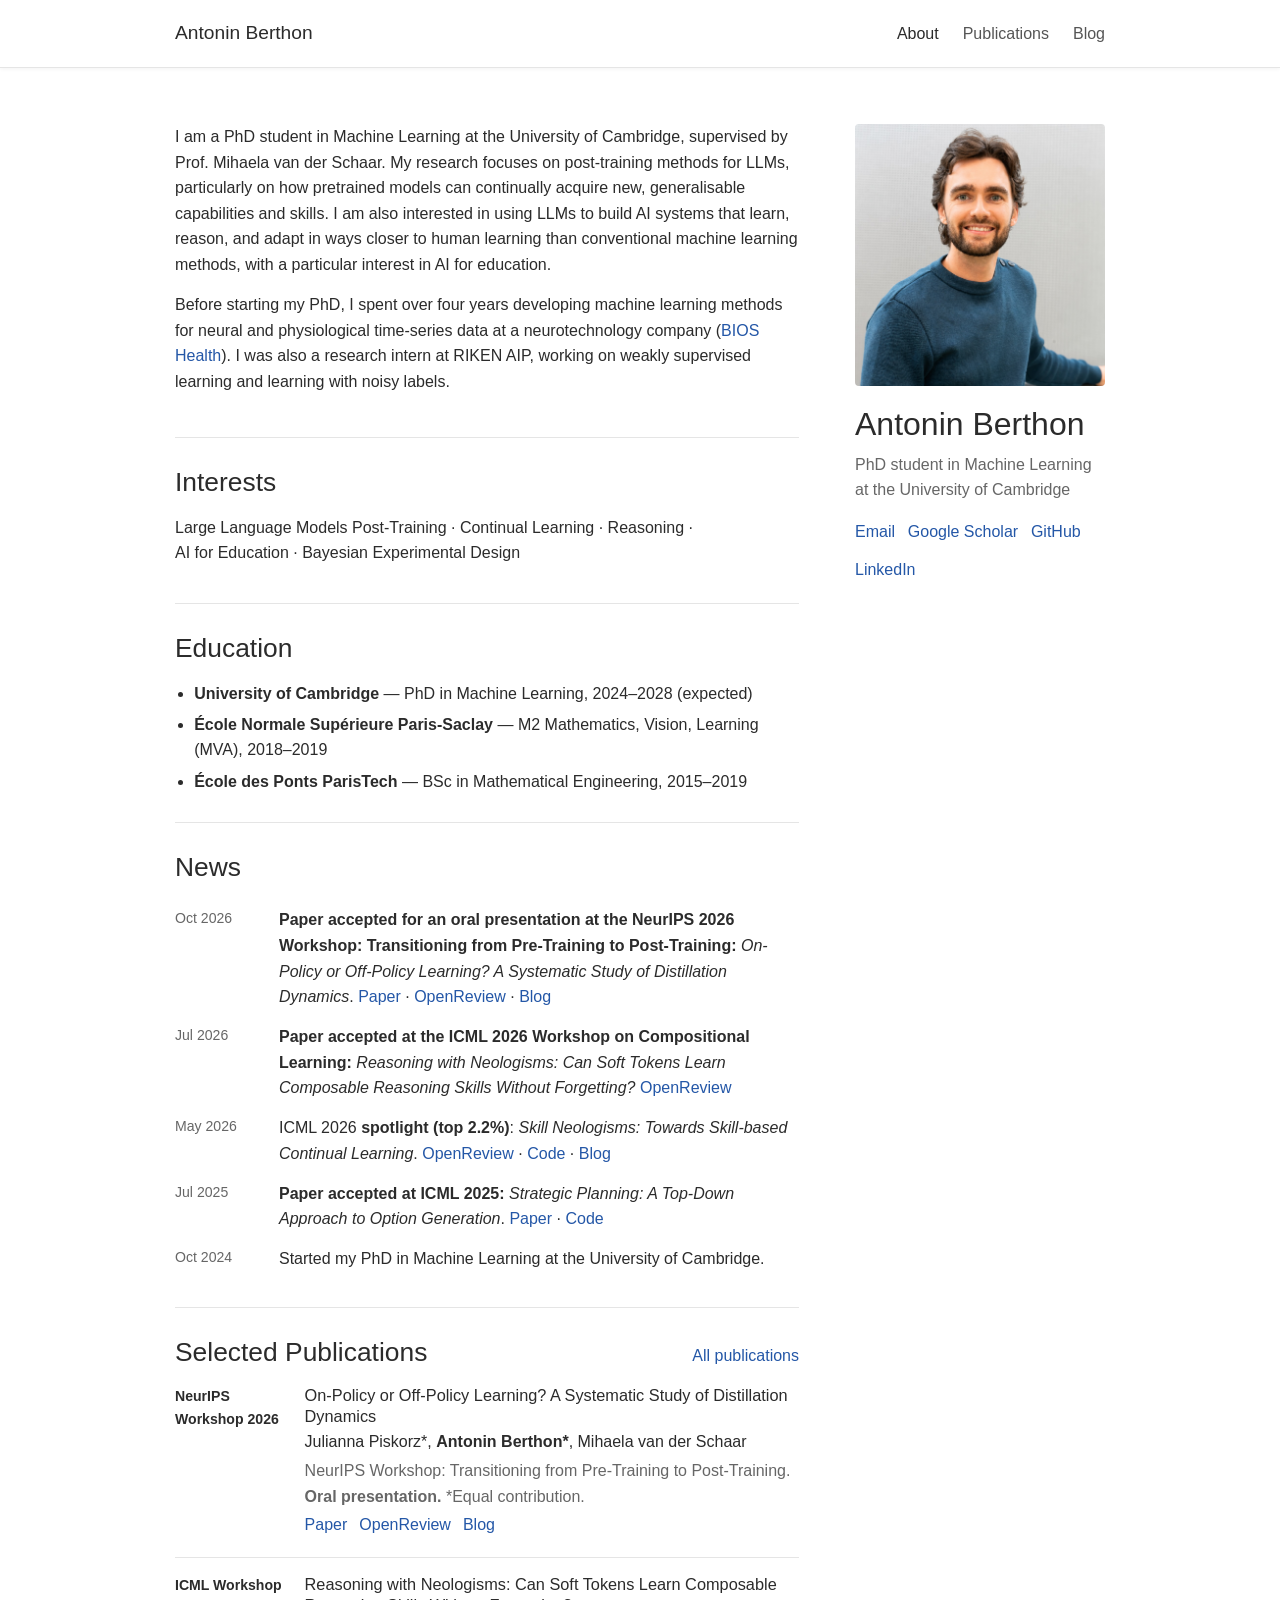
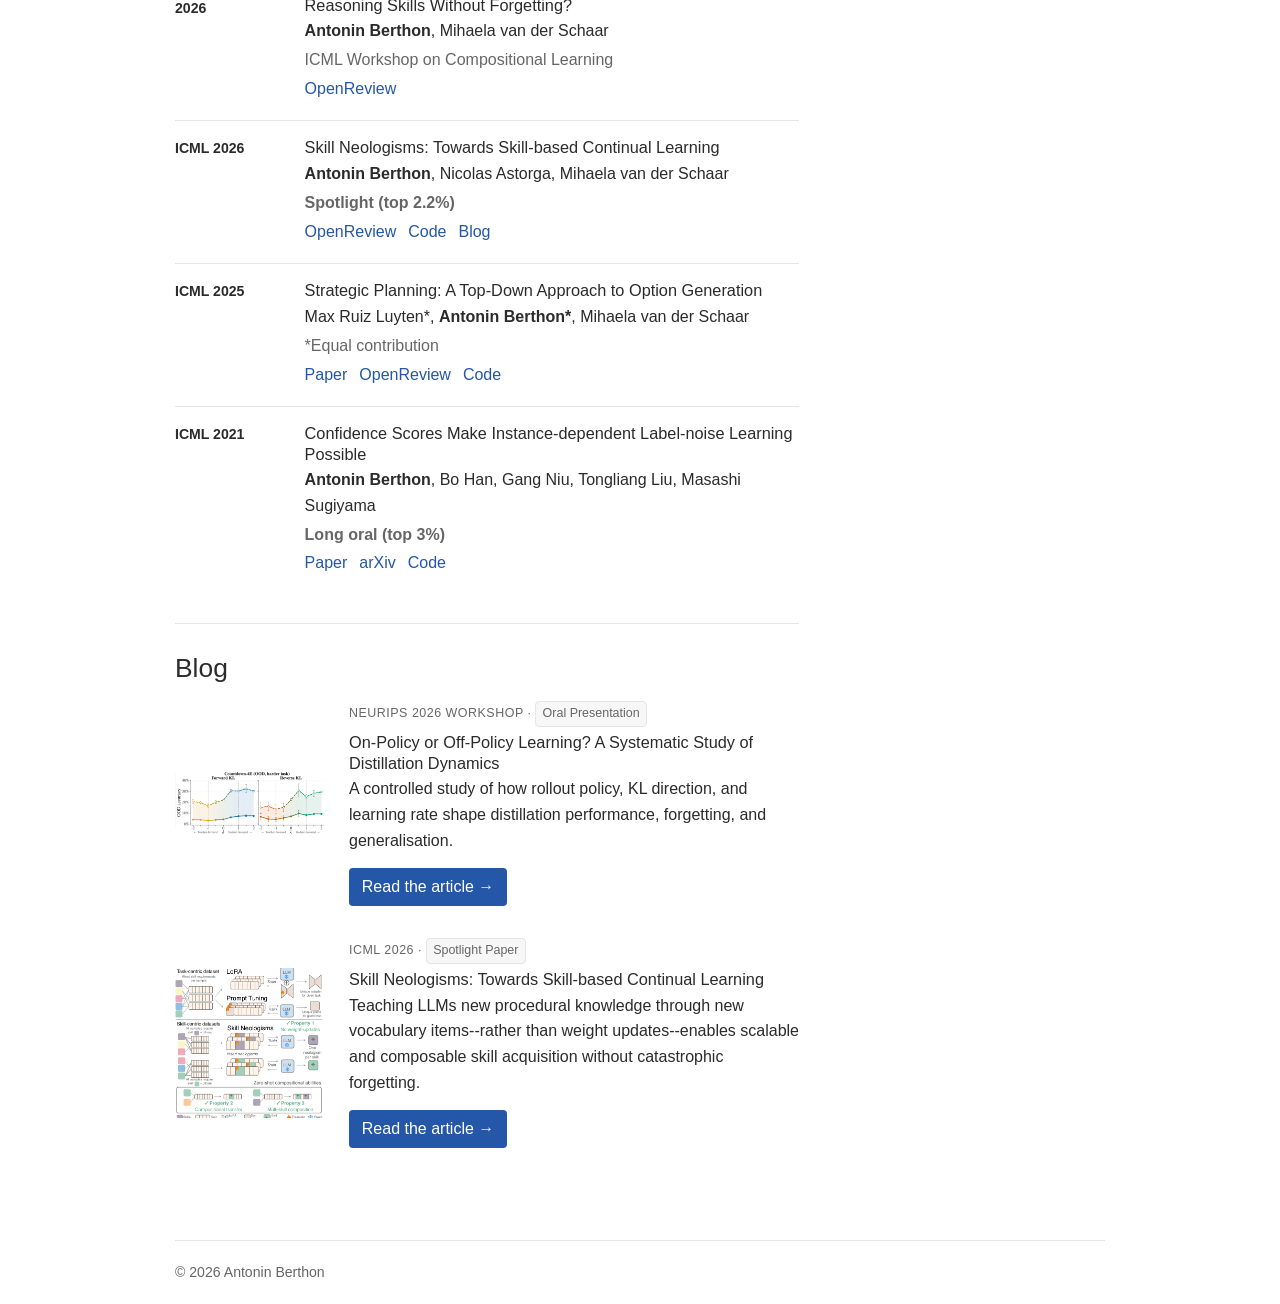
==== commit 79ce24a8: "update" ====
--- a/index.html
+++ b/index.html
@@ -28,7 +28,7 @@
         <li><a href="mailto:armb3@cam.ac.uk">Email</a></li>
         <li><a href="https://scholar.google.com/citations?user=PWThXysAAAAJ&amp;hl=en">Google Scholar</a></li>
         <li><a href="https://github.com/antoninbrthn">GitHub</a></li>
-        <li><a href="https://www.linkedin.com/in/antonin-berthon-757043135">LinkedIn</a></li>
+        <li><a href="https://www.linkedin.com/in/antonin-berthon">LinkedIn</a></li>
       </ul>
     </aside>
 
@@ -59,7 +59,7 @@
         <ol class="timeline-list">
           <li>
             <time datetime="2026-10">Oct 2026</time>
-            <span><strong>Paper accepted for an oral presentation at the NeurIPS 2026 Workshop: Transitioning from Pre-Training to Post-Training:</strong> <em>On-Policy or Off-Policy Learning? A Systematic Study of Distillation Dynamics</em>. <a href="https://arxiv.org/abs/2609.35259v1">Paper</a> · <a href="https://openreview.net/forum?id=FIIAXRfLVY">OpenReview</a> · <a href="https://antoninbrthn.github.io/on-off-policy-distillation/">Blog</a></span>
+            <span><strong>Paper accepted for an <span class="distinction">oral presentation</span> at the NeurIPS 2026 Workshop: Transitioning from Pre-Training to Post-Training:</strong> <em>On-Policy or Off-Policy Learning? A Systematic Study of Distillation Dynamics</em>. <a href="https://arxiv.org/abs/2609.35259v1">Paper</a> · <a href="https://openreview.net/forum?id=FIIAXRfLVY">OpenReview</a> · <a href="https://antoninbrthn.github.io/on-off-policy-distillation/">Blog</a></span>
           </li>
           <li>
             <time datetime="2026-07-10">Jul 2026</time>
@@ -67,7 +67,7 @@
           </li>
           <li>
             <time datetime="2026-05">May 2026</time>
-            <span>ICML 2026 <strong>spotlight (top 2.2%)</strong>: <em>Skill Neologisms: Towards Skill-based Continual Learning</em>. <a href="https://openreview.net/forum?id=5VgZUEpK6W">OpenReview</a> · <a href="https://github.com/antoninbrthn/skill-neologisms">Code</a> · <a href="https://antoninbrthn.github.io/skill-neologisms-icml26/">Blog</a></span>
+            <span>ICML 2026 <strong class="distinction">spotlight (top 2.2%)</strong>: <em>Skill Neologisms: Towards Skill-based Continual Learning</em>. <a href="https://openreview.net/forum?id=5VgZUEpK6W">OpenReview</a> · <a href="https://github.com/antoninbrthn/skill-neologisms">Code</a> · <a href="https://antoninbrthn.github.io/skill-neologisms-icml26/">Blog</a></span>
           </li>
           <li>
             <time datetime="2025-07">Jul 2025</time>
@@ -91,7 +91,7 @@
             <div>
               <h3>On-Policy or Off-Policy Learning? A Systematic Study of Distillation Dynamics</h3>
               <p>Julianna Piskorz*, <strong>Antonin Berthon*</strong>, Mihaela van der Schaar</p>
-              <p class="publication-note">NeurIPS Workshop: Transitioning from Pre-Training to Post-Training. <strong>Oral presentation.</strong> *Equal contribution.</p>
+              <p class="publication-note">NeurIPS Workshop: Transitioning from Pre-Training to Post-Training. <strong class="distinction">Oral presentation.</strong> *Equal contribution.</p>
               <p class="publication-links">
                 <a href="https://arxiv.org/abs/2609.35259v1">Paper</a>
                 <a href="https://openreview.net/forum?id=FIIAXRfLVY">OpenReview</a>
@@ -113,7 +113,7 @@
             <div>
               <h3>Skill Neologisms: Towards Skill-based Continual Learning</h3>
               <p><strong>Antonin Berthon</strong>, Nicolas Astorga, Mihaela van der Schaar</p>
-              <p class="publication-note"><strong>Spotlight (top 2.2%)</strong></p>
+              <p class="publication-note"><strong class="distinction">Spotlight (top 2.2%)</strong></p>
               <p class="publication-links">
                 <a href="https://openreview.net/forum?id=5VgZUEpK6W">OpenReview</a>
                 <a href="https://github.com/antoninbrthn/skill-neologisms">Code</a>
@@ -139,7 +139,7 @@
             <div>
               <h3>Confidence Scores Make Instance-dependent Label-noise Learning Possible</h3>
               <p><strong>Antonin Berthon</strong>, Bo Han, Gang Niu, Tongliang Liu, Masashi Sugiyama</p>
-              <p class="publication-note"><strong>Long oral (top 3%)</strong></p>
+              <p class="publication-note"><strong class="distinction">Long oral (top 3%)</strong></p>
               <p class="publication-links">
                 <a href="https://proceedings.mlr.press/v139/berthon21a.html">Paper</a>
                 <a href="https://arxiv.org/abs/2001.03772">arXiv</a>
@@ -153,9 +153,9 @@
       <section class="section-block">
         <h2>Blog</h2>
         <div class="blog-preview">
-          <img src="assets/on-off-policy-distillation-fig1.png" alt="Comparison of on-policy and off-policy distillation across performance, forgetting, and update sparsity">
+          <img class="plot-thumbnail" src="assets/on-off-policy-llama-generalisation.png" alt="Llama 3.2-1B generalisation on Countdown-4E improves with more on-policy rollouts under forward and reverse KL">
           <div>
-            <p class="eyebrow">NeurIPS 2026 Workshop · <strong>Oral Presentation</strong></p>
+            <p class="eyebrow">NeurIPS 2026 Workshop · <strong class="distinction">Oral Presentation</strong></p>
             <h3>On-Policy or Off-Policy Learning? A Systematic Study of Distillation Dynamics</h3>
             <p>A controlled study of how rollout policy, KL direction, and learning rate shape distillation performance, forgetting, and generalisation.</p>
             <a class="button-link" href="https://antoninbrthn.github.io/on-off-policy-distillation/">Read the article →</a>
@@ -164,7 +164,7 @@
         <div class="blog-preview">
           <img src="assets/skill-neologisms-fig1.png" alt="Overview of the Skill Neologisms method">
           <div>
-            <p class="eyebrow">ICML 2026 · Spotlight Paper</p>
+            <p class="eyebrow">ICML 2026 · <strong class="distinction">Spotlight Paper</strong></p>
             <h3>Skill Neologisms: Towards Skill-based Continual Learning</h3>
             <p>
               Teaching LLMs new procedural knowledge through new vocabulary items--rather than weight updates--enables scalable and composable skill acquisition without catastrophic forgetting.
--- a/assets/styles.css
+++ b/assets/styles.css
@@ -4,7 +4,8 @@
   --text: #2b2b2b;
   --muted: #666;
   --line: #e5e5e5;
-  --accent: #000;
+  --accent: #2457a7;
+  --accent-hover: #193e79;
   --max-width: 930px;
 }
 
@@ -12,15 +13,15 @@
 html { scroll-behavior: smooth; }
 body { margin: 0; color: var(--text); background: var(--background); font-family: Roboto, -apple-system, BlinkMacSystemFont, "Segoe UI", sans-serif; font-size: 16px; font-weight: 300; line-height: 1.6; }
 a { color: var(--accent); text-decoration: none; }
-a:hover { text-decoration: underline; }
+a:hover { color: var(--accent-hover); text-decoration: underline; }
 img { display: block; max-width: 100%; }
 
 .site-header { position: sticky; top: 0; z-index: 20; display: flex; align-items: center; justify-content: space-between; gap: 1.5rem; min-height: 4.25rem; padding: 0.75rem max(1rem, calc((100vw - var(--max-width)) / 2)); background: rgba(255, 255, 255, 0.96); border-bottom: 1px solid var(--line); box-shadow: 0 1px 4px rgba(0, 0, 0, 0.05); backdrop-filter: blur(12px); }
 .site-title { color: var(--text); font-size: 1.2rem; font-weight: 400; }
-.site-title:hover { text-decoration: none; }
+.site-title:hover { color: var(--text); text-decoration: none; }
 .site-nav { display: flex; align-items: center; gap: 1.5rem; }
 .site-nav a { color: #555; font-weight: 400; }
-.site-nav a:hover, .site-nav a.is-active { color: var(--accent); text-decoration: none; }
+.site-nav a:hover, .site-nav a.is-active { color: var(--text); text-decoration: none; }
 .nav-toggle { display: none; padding: 0.35rem 0.7rem; color: var(--text); background: white; border: 1px solid var(--line); border-radius: 4px; font: inherit; }
 
 .layout { display: grid; grid-template-columns: minmax(0, 1fr) 250px; gap: 3.5rem; width: min(var(--max-width), calc(100% - 2rem)); margin: 0 auto; padding: 3.5rem 0 4rem; }
@@ -48,24 +49,28 @@
 .education-list li { margin: 0.35rem 0; }
 .timeline-list li { display: grid; grid-template-columns: 5.5rem 1fr; gap: 1rem; padding: 0.45rem 0; }
 .timeline-list time, .publication-venue, .record-row time { color: var(--muted); font-size: 0.88rem; font-weight: 400; }
+.publication-venue { color: var(--text); font-weight: 600; }
 .publication-row { display: grid; grid-template-columns: 7rem 1fr; gap: 1.1rem; padding: 1rem 0; border-top: 1px solid var(--line); }
 .publication-row:first-child { padding-top: 0; border-top: 0; }
 .publication-row p { margin-bottom: 0.2rem; }
 .publication-note { color: var(--muted); }
+.distinction { color: inherit; font-weight: 600; }
+.eyebrow .distinction { color: var(--muted); display: inline-block; padding: 0.15em 0.5em; border: 1px solid var(--line); border-radius: 4px; background: var(--surface); font-weight: 500; letter-spacing: normal; text-transform: none; }
 .publication-links { display: flex; flex-wrap: wrap; gap: 0.75rem; }
 
 .blog-preview { display: grid; grid-template-columns: 150px 1fr; align-items: center; gap: 1.5rem; }
 .blog-preview + .blog-preview, .featured-post + .featured-post { margin-top: 2rem; }
 .blog-preview img { width: 150px; max-height: 150px; object-fit: cover; border-radius: 4px; }
 .button-link { display: inline-block; padding: 0.4rem 0.8rem; color: white; background: var(--accent); border-radius: 4px; font-weight: 400; }
-.button-link:hover { color: white; text-decoration: none; filter: brightness(0.9); }
+.button-link:hover { color: white; background: var(--accent-hover); text-decoration: none; }
 
 .page-shell, .article-shell { width: min(var(--max-width), calc(100% - 2rem)); margin: 0 auto; padding: 3.5rem 0 4rem; }
 .article-shell { width: min(760px, calc(100% - 2rem)); }
 .page-intro, .article-header { margin-bottom: 2.25rem; }
 .page-intro p { max-width: 44rem; color: var(--muted); }
-.featured-post { display: grid; grid-template-columns: 240px 1fr; gap: 2rem; padding: 1.5rem; background: var(--surface); border-radius: 5px; }
+.featured-post { display: grid; grid-template-columns: 240px 1fr; align-items: center; gap: 2rem; padding: 1.5rem; }
 .featured-post img { width: 100%; max-height: 220px; object-fit: cover; }
+.blog-preview .plot-thumbnail, .featured-post .plot-thumbnail { object-fit: contain; }
 .post-card h2 { margin: 0.15rem 0 0.5rem; }
 .post-card h2 a { color: var(--text); }
 .record-list { display: grid; gap: 1.25rem; }
